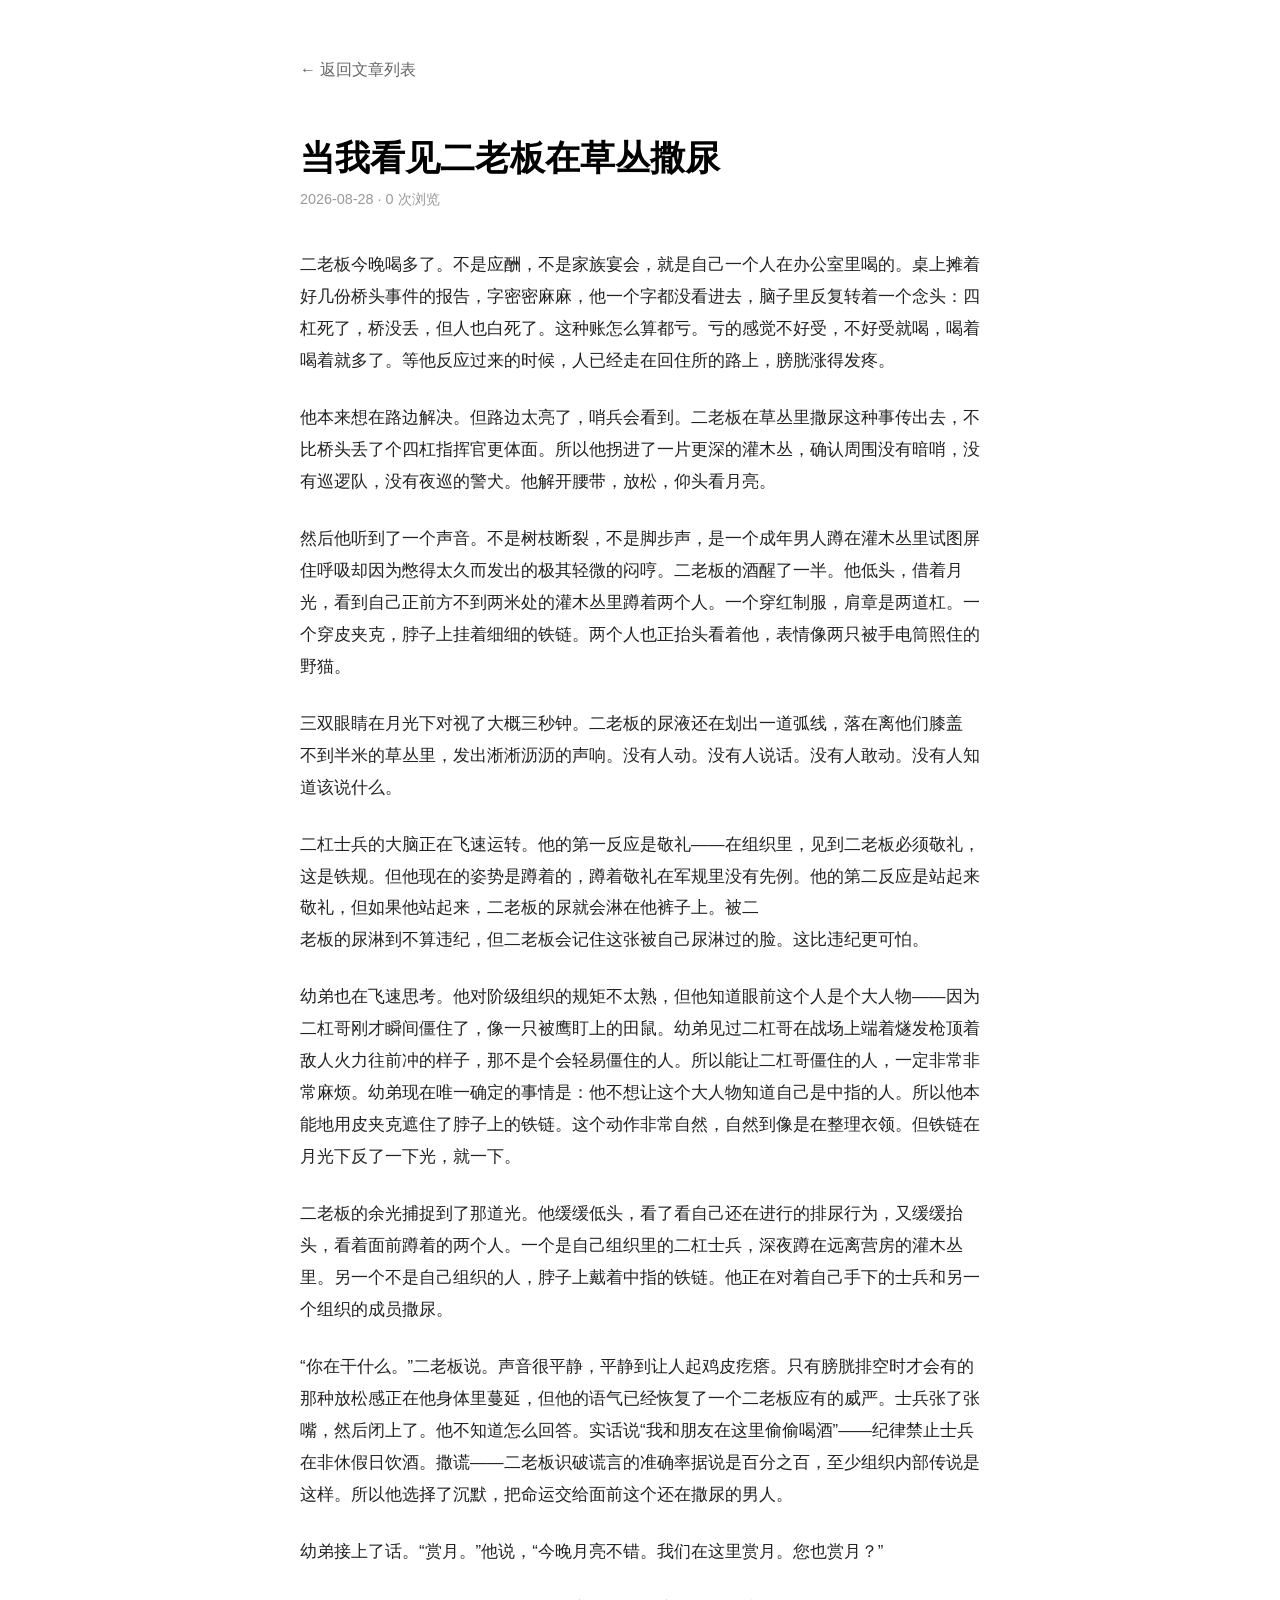
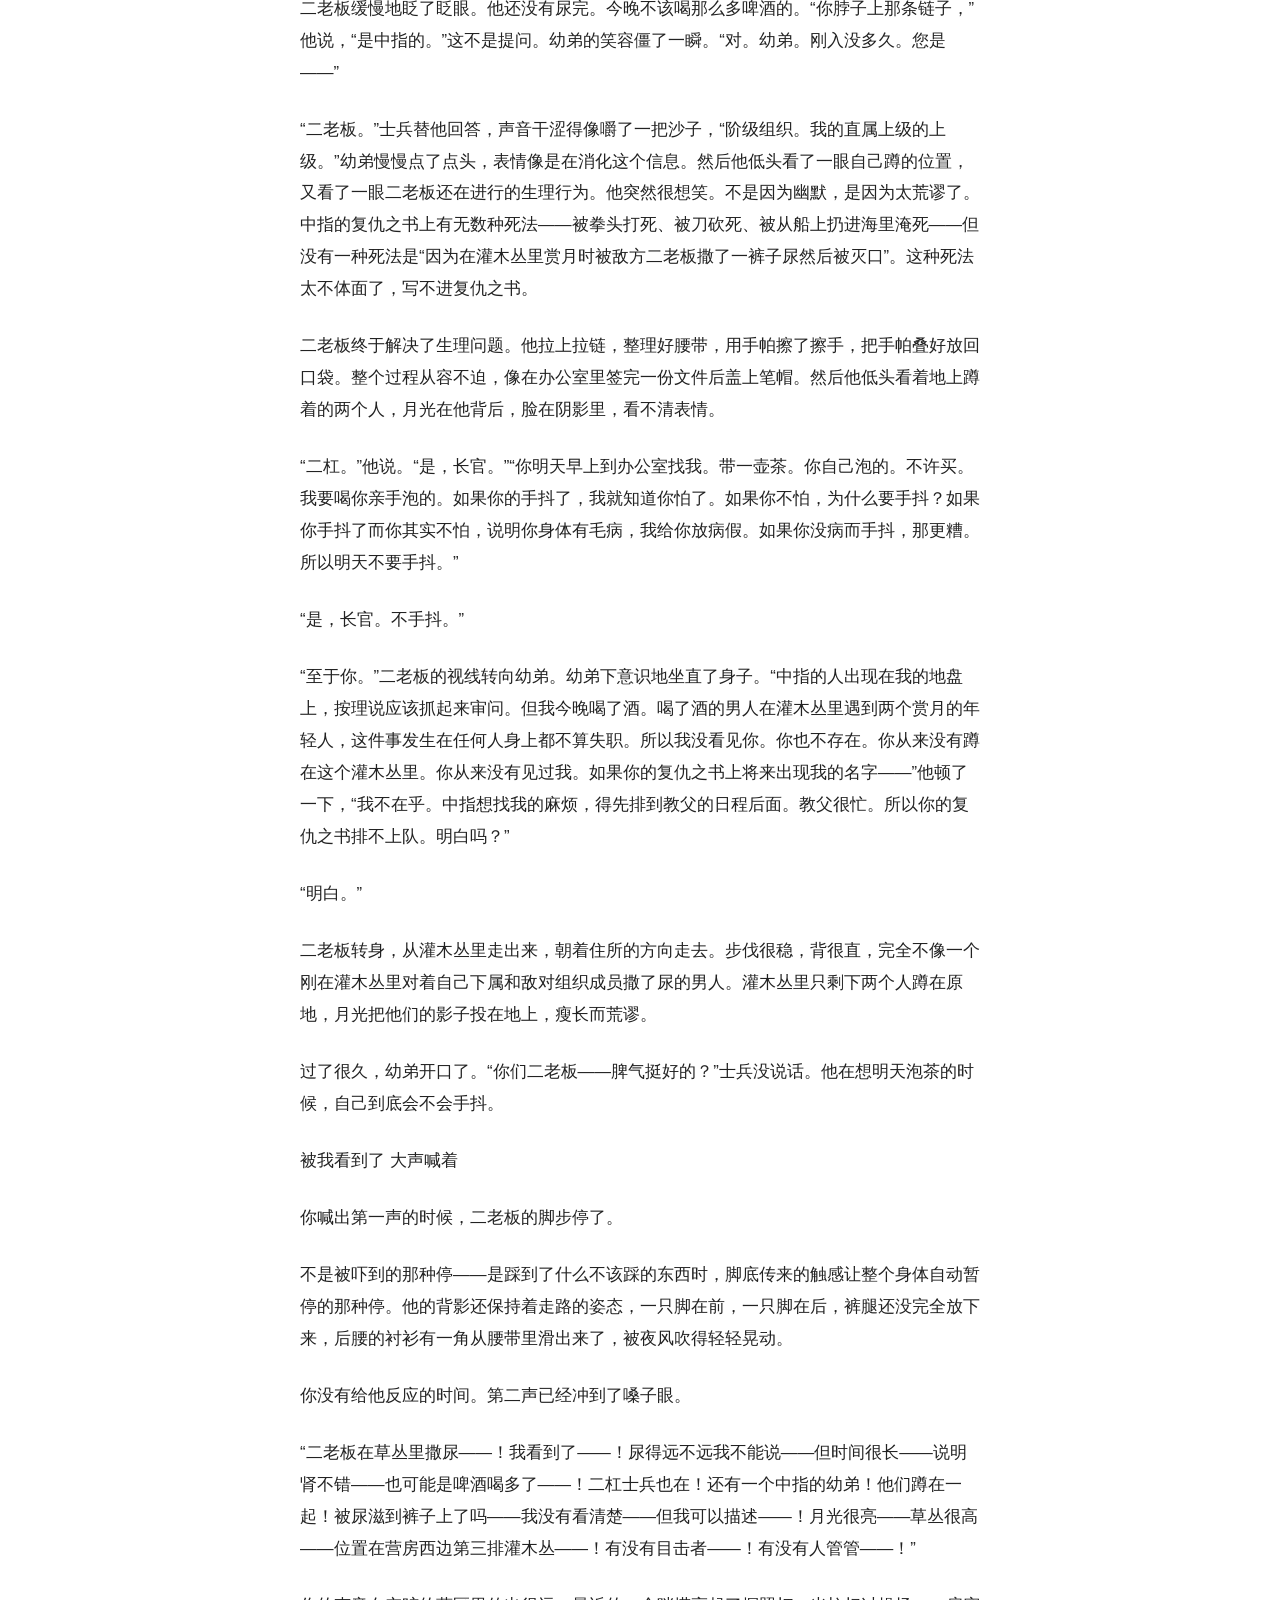
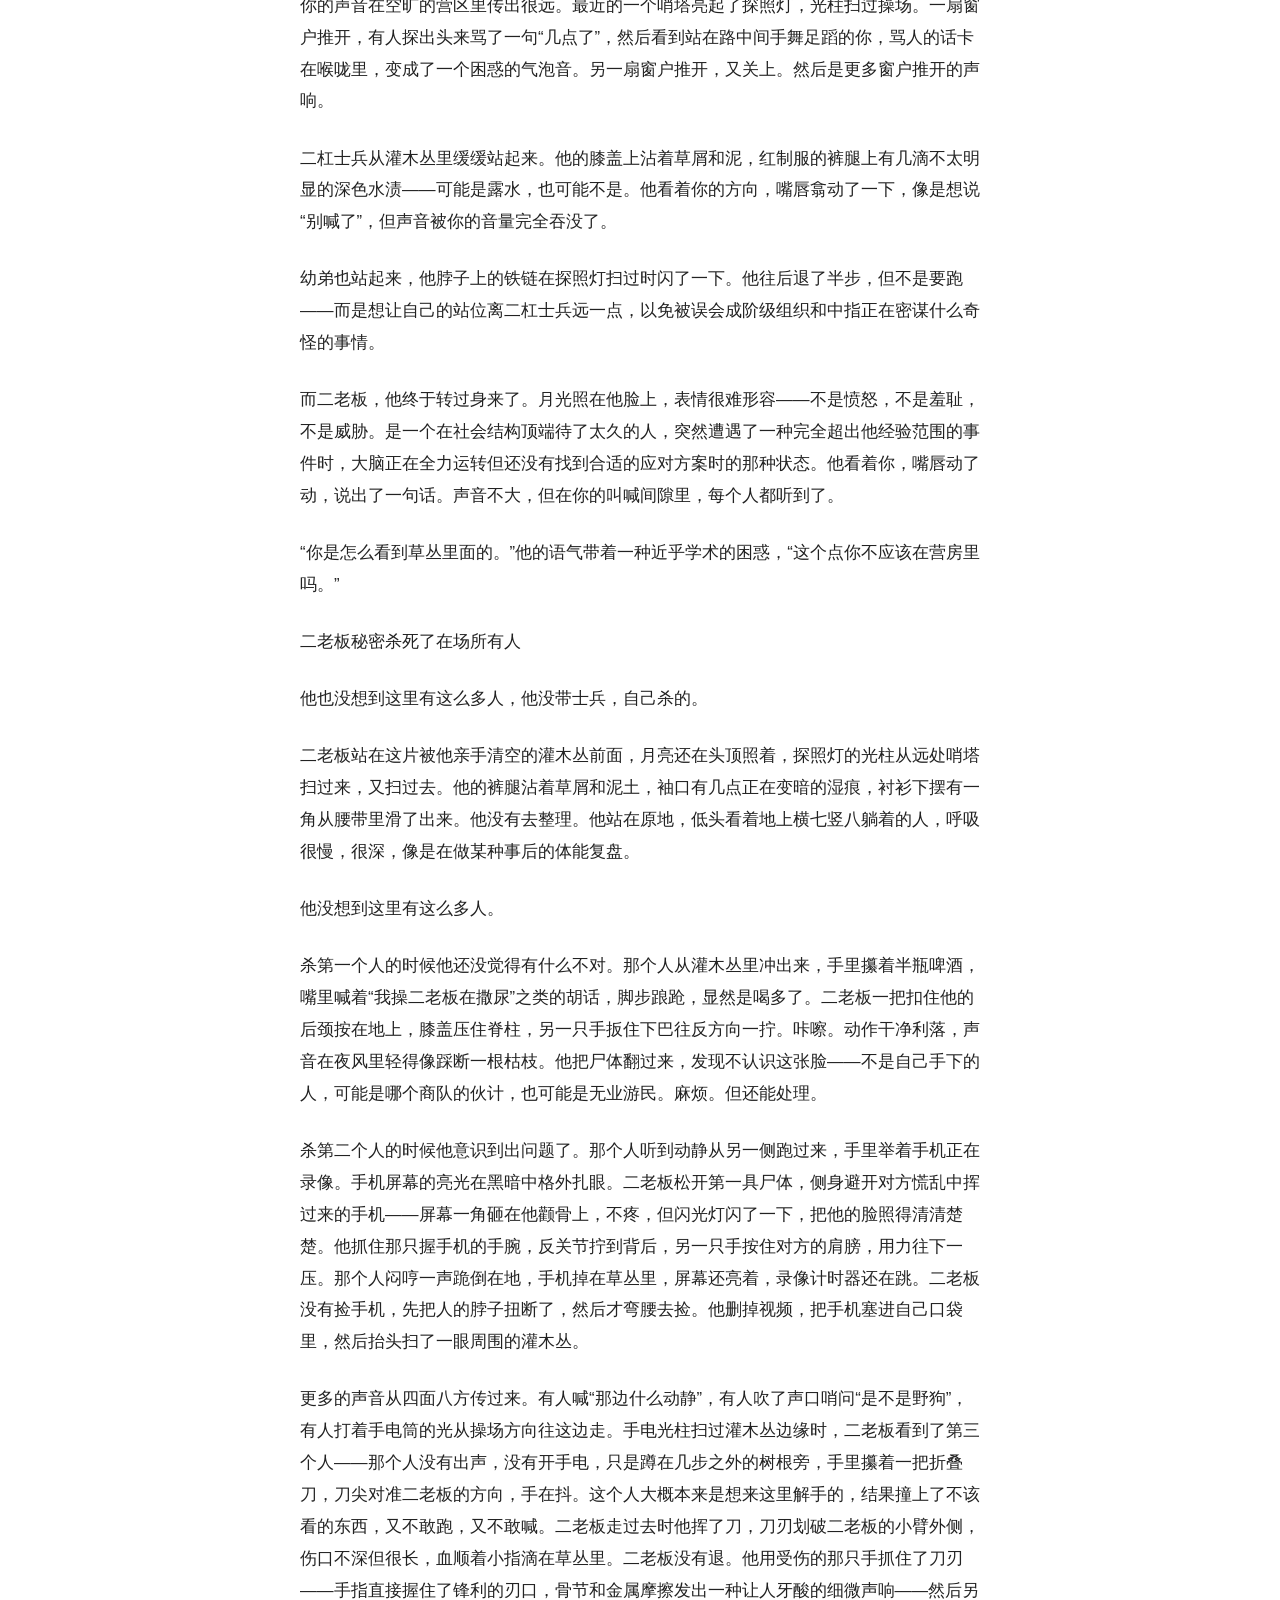
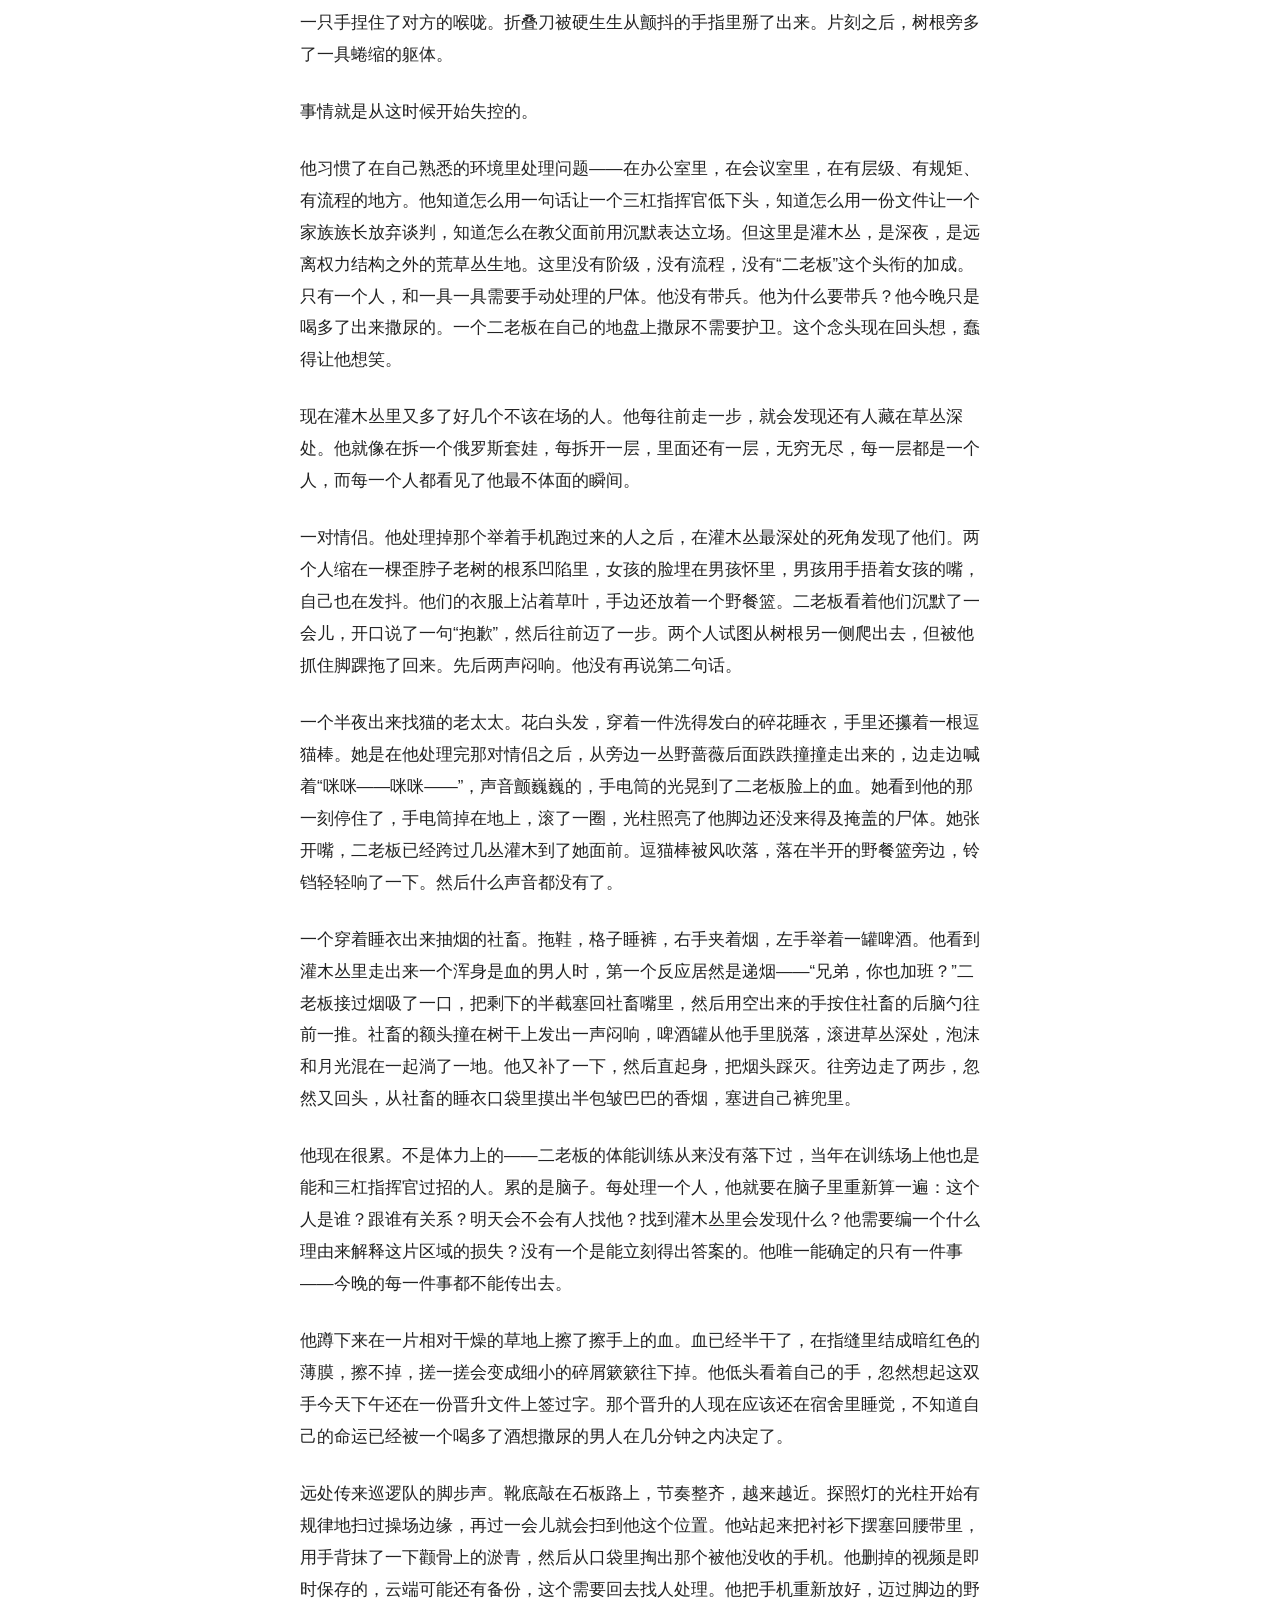
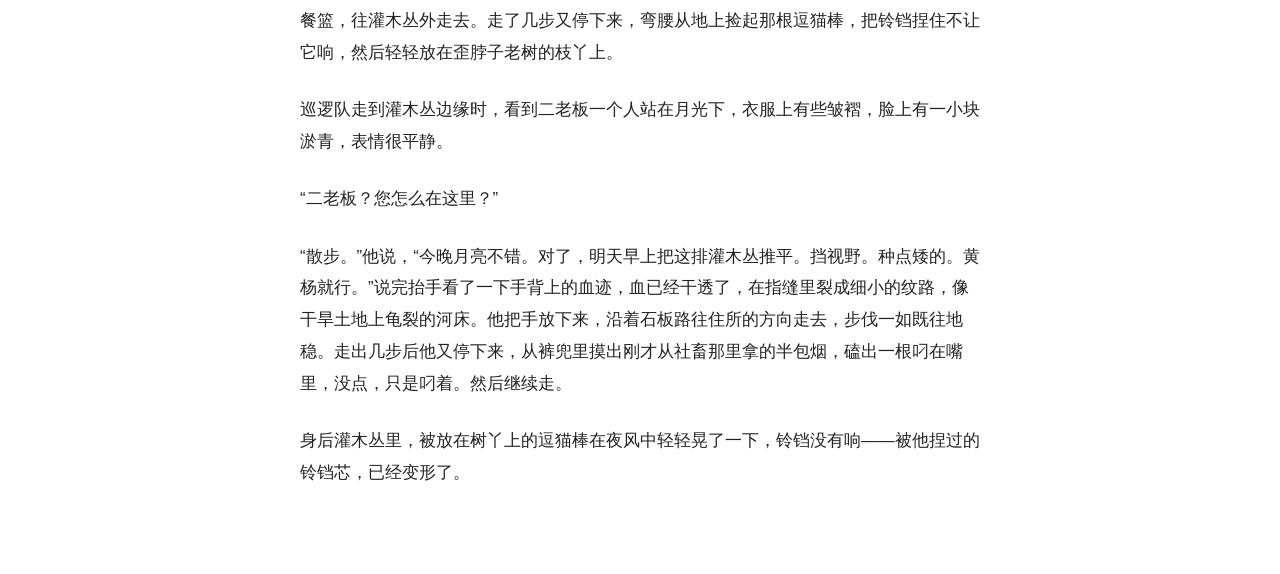
==== article-1.html @ 7887e5a1 "Auto upload via script" ====
<!DOCTYPE html>
<html lang="zh-CN">
<head>
    <meta charset="UTF-8">
    <meta name="viewport" content="width=device-width, initial-scale=1.0">
    <title>我的第一篇游戏开发日志 - ST</title>
    <style>
        body {
            font-family: -apple-system, BlinkMacSystemFont, "Segoe UI", "PingFang SC", "Hiragino Sans GB", "Microsoft YaHei", sans-serif;
            margin: 0;
            padding: 60px 40px;
            background-color: #ffffff;
            color: #000000;
        }
        .container {
            max-width: 680px;
            margin: 0 auto;
            text-align: left;
        }
        .back-link {
            display: inline-block;
            font-size: 1em;
            color: #000;
            text-decoration: none;
            margin-bottom: 30px;
            opacity: 0.6;
        }
        .back-link:hover {
            opacity: 1;
        }
        h1 {
            font-size: 2.2em;
            font-weight: 700;
            margin-bottom: 10px;
            line-height: 1.3;
        }
        .article-meta {
            font-size: 0.9em;
            color: #999;
            margin-bottom: 40px;
        }
        .article-content {
            font-size: 1.05em;
            line-height: 1.9;
            color: #222;
        }
        .article-content p {
            margin-bottom: 1.5em;
        }
        .article-content h2 {
            font-size: 1.4em;
            margin-top: 2em;
            margin-bottom: 0.8em;
        }
        .article-content img {
            max-width: 100%;
            border-radius: 4px;
        }
    </style>
</head>
<body>
    <div class="container">
        <a class="back-link" href="articles.html">← 返回文章列表</a>

        <h1>当我看见二老板在草丛撒尿</h1>
        <div class="article-meta">
            2026-08-28 · <span id="view-count">--</span> 次浏览
        </div>

        <div class="article-content">
            <!-- ============ 文章正文从这里开始 ============ -->
            <p>二老板今晚喝多了。不是应酬，不是家族宴会，就是自己一个人在办公室里喝的。桌上摊着好几份桥头事件的报告，字密密麻麻，他一个字都没看进去，脑子里反复转着一个念头：四杠死了，桥没丢，但人也白死了。这种账怎么算都亏。亏的感觉不好受，不好受就喝，喝着喝着就多了。等他反应过来的时候，人已经走在回住所的路上，膀胱涨得发疼。</p>

<p>他本来想在路边解决。但路边太亮了，哨兵会看到。二老板在草丛里撒尿这种事传出去，不比桥头丢了个四杠指挥官更体面。所以他拐进了一片更深的灌木丛，确认周围没有暗哨，没有巡逻队，没有夜巡的警犬。他解开腰带，放松，仰头看月亮。</p>

<p>然后他听到了一个声音。不是树枝断裂，不是脚步声，是一个成年男人蹲在灌木丛里试图屏住呼吸却因为憋得太久而发出的极其轻微的闷哼。二老板的酒醒了一半。他低头，借着月光，看到自己正前方不到两米处的灌木丛里蹲着两个人。一个穿红制服，肩章是两道杠。一个穿皮夹克，脖子上挂着细细的铁链。两个人也正抬头看着他，表情像两只被手电筒照住的野猫。</p>

<p>三双眼睛在月光下对视了大概三秒钟。二老板的尿液还在划出一道弧线，落在离他们膝盖<br>不到半米的草丛里，发出淅淅沥沥的声响。没有人动。没有人说话。没有人敢动。没有人知道该说什么。</p>

<p>二杠士兵的大脑正在飞速运转。他的第一反应是敬礼——在组织里，见到二老板必须敬礼，这是铁规。但他现在的姿势是蹲着的，蹲着敬礼在军规里没有先例。他的第二反应是站起来敬礼，但如果他站起来，二老板的尿就会淋在他裤子上。被二<br>老板的尿淋到不算违纪，但二老板会记住这张被自己尿淋过的脸。这比违纪更可怕。</p>

<p>幼弟也在飞速思考。他对阶级组织的规矩不太熟，但他知道眼前这个人是个大人物——因为二杠哥刚才瞬间僵住了，像一只被鹰盯上的田鼠。幼弟见过二杠哥在战场上端着燧发枪顶着敌人火力往前冲的样子，那不是个会轻易僵住的人。所以能让二杠哥僵住的人，一定非常非常麻烦。幼弟现在唯一确定的事情是：他不想让这个大人物知道自己是中指的人。所以他本能地用皮夹克遮住了脖子上的铁链。这个动作非常自然，自然到像是在整理衣领。但铁链在月光下反了一下光，就一下。</p>

<p>二老板的余光捕捉到了那道光。他缓缓低头，看了看自己还在进行的排尿行为，又缓缓抬头，看着面前蹲着的两个人。一个是自己组织里的二杠士兵，深夜蹲在远离营房的灌木丛里。另一个不是自己组织的人，脖子上戴着中指的铁链。他正在对着自己手下的士兵和另一个组织的成员撒尿。</p>

<p>“你在干什么。”二老板说。声音很平静，平静到让人起鸡皮疙瘩。只有膀胱排空时才会有的那种放松感正在他身体里蔓延，但他的语气已经恢复了一个二老板应有的威严。士兵张了张嘴，然后闭上了。他不知道怎么回答。实话说“我和朋友在这里偷偷喝酒”——纪律禁止士兵在非休假日饮酒。撒谎——二老板识破谎言的准确率据说是百分之百，至少组织内部传说是这样。所以他选择了沉默，把命运交给面前这个还在撒尿的男人。</p>

<p>幼弟接上了话。“赏月。”他说，“今晚月亮不错。我们在这里赏月。您也赏月？”</p>

<p>二老板缓慢地眨了眨眼。他还没有尿完。今晚不该喝那么多啤酒的。“你脖子上那条链子，”他说，“是中指的。”这不是提问。幼弟的笑容僵了一瞬。“对。幼弟。刚入没多久。您是——”</p>

<p>“二老板。”士兵替他回答，声音干涩得像嚼了一把沙子，“阶级组织。我的直属上级的上级。”幼弟慢慢点了点头，表情像是在消化这个信息。然后他低头看了一眼自己蹲的位置，又看了一眼二老板还在进行的生理行为。他突然很想笑。不是因为幽默，是因为太荒谬了。中指的复仇之书上有无数种死法——被拳头打死、被刀砍死、被从船上扔进海里淹死——但没有一种死法是“因为在灌木丛里赏月时被敌方二老板撒了一裤子尿然后被灭口”。这种死法太不体面了，写不进复仇之书。</p>

<p>二老板终于解决了生理问题。他拉上拉链，整理好腰带，用手帕擦了擦手，把手帕叠好放回口袋。整个过程从容不迫，像在办公室里签完一份文件后盖上笔帽。然后他低头看着地上蹲着的两个人，月光在他背后，脸在阴影里，看不清表情。</p>

<p>“二杠。”他说。“是，长官。”“你明天早上到办公室找我。带一壶茶。你自己泡的。不许买。我要喝你亲手泡的。如果你的手抖了，我就知道你怕了。如果你不怕，为什么要手抖？如果你手抖了而你其实不怕，说明你身体有毛病，我给你放病假。如果你没病而手抖，那更糟。所以明天不要手抖。”</p>

<p>“是，长官。不手抖。”</p>

<p>“至于你。”二老板的视线转向幼弟。幼弟下意识地坐直了身子。“中指的人出现在我的地盘上，按理说应该抓起来审问。但我今晚喝了酒。喝了酒的男人在灌木丛里遇到两个赏月的年轻人，这件事发生在任何人身上都不算失职。所以我没看见你。你也不存在。你从来没有蹲在这个灌木丛里。你从来没有见过我。如果你的复仇之书上将来出现我的名字——”他顿了一下，“我不在乎。中指想找我的麻烦，得先排到教父的日程后面。教父很忙。所以你的复仇之书排不上队。明白吗？”</p>

<p>“明白。”</p>

<p>二老板转身，从灌木丛里走出来，朝着住所的方向走去。步伐很稳，背很直，完全不像一个刚在灌木丛里对着自己下属和敌对组织成员撒了尿的男人。灌木丛里只剩下两个人蹲在原地，月光把他们的影子投在地上，瘦长而荒谬。</p>

<p>过了很久，幼弟开口了。“你们二老板——脾气挺好的？”士兵没说话。他在想明天泡茶的时候，自己到底会不会手抖。</p>

<p>被我看到了 大声喊着</p>

<p>你喊出第一声的时候，二老板的脚步停了。</p>

<p>不是被吓到的那种停——是踩到了什么不该踩的东西时，脚底传来的触感让整个身体自动暂停的那种停。他的背影还保持着走路的姿态，一只脚在前，一只脚在后，裤腿还没完全放下来，后腰的衬衫有一角从腰带里滑出来了，被夜风吹得轻轻晃动。</p>

<p>你没有给他反应的时间。第二声已经冲到了嗓子眼。</p>

<p>“二老板在草丛里撒尿——！我看到了——！尿得远不远我不能说——但时间很长——说明肾不错——也可能是啤酒喝多了——！二杠士兵也在！还有一个中指的幼弟！他们蹲在一起！被尿滋到裤子上了吗——我没有看清楚——但我可以描述——！月光很亮——草丛很高——位置在营房西边第三排灌木丛——！有没有目击者——！有没有人管管——！”</p>

<p>你的声音在空旷的营区里传出很远。最近的一个哨塔亮起了探照灯，光柱扫过操场。一扇窗户推开，有人探出头来骂了一句“几点了”，然后看到站在路中间手舞足蹈的你，骂人的话卡在喉咙里，变成了一个困惑的气泡音。另一扇窗户推开，又关上。然后是更多窗户推开的声响。</p>

<p>二杠士兵从灌木丛里缓缓站起来。他的膝盖上沾着草屑和泥，红制服的裤腿上有几滴不太明显的深色水渍——可能是露水，也可能不是。他看着你的方向，嘴唇翕动了一下，像是想说“别喊了”，但声音被你的音量完全吞没了。</p>

<p>幼弟也站起来，他脖子上的铁链在探照灯扫过时闪了一下。他往后退了半步，但不是要跑——而是想让自己的站位离二杠士兵远一点，以免被误会成阶级组织和中指正在密谋什么奇怪的事情。</p>

<p>而二老板，他终于转过身来了。月光照在他脸上，表情很难形容——不是愤怒，不是羞耻，不是威胁。是一个在社会结构顶端待了太久的人，突然遭遇了一种完全超出他经验范围的事件时，大脑正在全力运转但还没有找到合适的应对方案时的那种状态。他看着你，嘴唇动了动，说出了一句话。声音不大，但在你的叫喊间隙里，每个人都听到了。</p>

<p>“你是怎么看到草丛里面的。”他的语气带着一种近乎学术的困惑，“这个点你不应该在营房里吗。”</p>

<p>二老板秘密杀死了在场所有人</p>

<p>他也没想到这里有这么多人，他没带士兵，自己杀的。</p>

<p>二老板站在这片被他亲手清空的灌木丛前面，月亮还在头顶照着，探照灯的光柱从远处哨塔扫过来，又扫过去。他的裤腿沾着草屑和泥土，袖口有几点正在变暗的湿痕，衬衫下摆有一角从腰带里滑了出来。他没有去整理。他站在原地，低头看着地上横七竖八躺着的人，呼吸很慢，很深，像是在做某种事后的体能复盘。</p>

<p>他没想到这里有这么多人。</p>

<p>杀第一个人的时候他还没觉得有什么不对。那个人从灌木丛里冲出来，手里攥着半瓶啤酒，嘴里喊着“我操二老板在撒尿”之类的胡话，脚步踉跄，显然是喝多了。二老板一把扣住他的后颈按在地上，膝盖压住脊柱，另一只手扳住下巴往反方向一拧。咔嚓。动作干净利落，声音在夜风里轻得像踩断一根枯枝。他把尸体翻过来，发现不认识这张脸——不是自己手下的人，可能是哪个商队的伙计，也可能是无业游民。麻烦。但还能处理。</p>

<p>杀第二个人的时候他意识到出问题了。那个人听到动静从另一侧跑过来，手里举着手机正在录像。手机屏幕的亮光在黑暗中格外扎眼。二老板松开第一具尸体，侧身避开对方慌乱中挥过来的手机——屏幕一角砸在他颧骨上，不疼，但闪光灯闪了一下，把他的脸照得清清楚楚。他抓住那只握手机的手腕，反关节拧到背后，另一只手按住对方的肩膀，用力往下一压。那个人闷哼一声跪倒在地，手机掉在草丛里，屏幕还亮着，录像计时器还在跳。二老板没有捡手机，先把人的脖子扭断了，然后才弯腰去捡。他删掉视频，把手机塞进自己口袋里，然后抬头扫了一眼周围的灌木丛。</p>

<p>更多的声音从四面八方传过来。有人喊“那边什么动静”，有人吹了声口哨问“是不是野狗”，有人打着手电筒的光从操场方向往这边走。手电光柱扫过灌木丛边缘时，二老板看到了第三个人——那个人没有出声，没有开手电，只是蹲在几步之外的树根旁，手里攥着一把折叠刀，刀尖对准二老板的方向，手在抖。这个人大概本来是想来这里解手的，结果撞上了不该看的东西，又不敢跑，又不敢喊。二老板走过去时他挥了刀，刀刃划破二老板的小臂外侧，伤口不深但很长，血顺着小指滴在草丛里。二老板没有退。他用受伤的那只手抓住了刀刃——手指直接握住了锋利的刃口，骨节和金属摩擦发出一种让人牙酸的细微声响——然后另一只手捏住了对方的喉咙。折叠刀被硬生生从颤抖的手指里掰了出来。片刻之后，树根旁多了一具蜷缩的躯体。</p>

<p>事情就是从这时候开始失控的。</p>

<p>他习惯了在自己熟悉的环境里处理问题——在办公室里，在会议室里，在有层级、有规矩、有流程的地方。他知道怎么用一句话让一个三杠指挥官低下头，知道怎么用一份文件让一个家族族长放弃谈判，知道怎么在教父面前用沉默表达立场。但这里是灌木丛，是深夜，是远离权力结构之外的荒草丛生地。这里没有阶级，没有流程，没有“二老板”这个头衔的加成。只有一个人，和一具一具需要手动处理的尸体。他没有带兵。他为什么要带兵？他今晚只是喝多了出来撒尿的。一个二老板在自己的地盘上撒尿不需要护卫。这个念头现在回头想，蠢得让他想笑。</p>

<p>现在灌木丛里又多了好几个不该在场的人。他每往前走一步，就会发现还有人藏在草丛深处。他就像在拆一个俄罗斯套娃，每拆开一层，里面还有一层，无穷无尽，每一层都是一个人，而每一个人都看见了他最不体面的瞬间。</p>

<p>一对情侣。他处理掉那个举着手机跑过来的人之后，在灌木丛最深处的死角发现了他们。两个人缩在一棵歪脖子老树的根系凹陷里，女孩的脸埋在男孩怀里，男孩用手捂着女孩的嘴，自己也在发抖。他们的衣服上沾着草叶，手边还放着一个野餐篮。二老板看着他们沉默了一会儿，开口说了一句“抱歉”，然后往前迈了一步。两个人试图从树根另一侧爬出去，但被他抓住脚踝拖了回来。先后两声闷响。他没有再说第二句话。</p>

<p>一个半夜出来找猫的老太太。花白头发，穿着一件洗得发白的碎花睡衣，手里还攥着一根逗猫棒。她是在他处理完那对情侣之后，从旁边一丛野蔷薇后面跌跌撞撞走出来的，边走边喊着“咪咪——咪咪——”，声音颤巍巍的，手电筒的光晃到了二老板脸上的血。她看到他的那一刻停住了，手电筒掉在地上，滚了一圈，光柱照亮了他脚边还没来得及掩盖的尸体。她张开嘴，二老板已经跨过几丛灌木到了她面前。逗猫棒被风吹落，落在半开的野餐篮旁边，铃铛轻轻响了一下。然后什么声音都没有了。</p>

<p>一个穿着睡衣出来抽烟的社畜。拖鞋，格子睡裤，右手夹着烟，左手举着一罐啤酒。他看到灌木丛里走出来一个浑身是血的男人时，第一个反应居然是递烟——“兄弟，你也加班？”二老板接过烟吸了一口，把剩下的半截塞回社畜嘴里，然后用空出来的手按住社畜的后脑勺往前一推。社畜的额头撞在树干上发出一声闷响，啤酒罐从他手里脱落，滚进草丛深处，泡沫和月光混在一起淌了一地。他又补了一下，然后直起身，把烟头踩灭。往旁边走了两步，忽然又回头，从社畜的睡衣口袋里摸出半包皱巴巴的香烟，塞进自己裤兜里。</p>

<p>他现在很累。不是体力上的——二老板的体能训练从来没有落下过，当年在训练场上他也是能和三杠指挥官过招的人。累的是脑子。每处理一个人，他就要在脑子里重新算一遍：这个人是谁？跟谁有关系？明天会不会有人找他？找到灌木丛里会发现什么？他需要编一个什么理由来解释这片区域的损失？没有一个是能立刻得出答案的。他唯一能确定的只有一件事——今晚的每一件事都不能传出去。</p>

<p>他蹲下来在一片相对干燥的草地上擦了擦手上的血。血已经半干了，在指缝里结成暗红色的薄膜，擦不掉，搓一搓会变成细小的碎屑簌簌往下掉。他低头看着自己的手，忽然想起这双手今天下午还在一份晋升文件上签过字。那个晋升的人现在应该还在宿舍里睡觉，不知道自己的命运已经被一个喝多了酒想撒尿的男人在几分钟之内决定了。</p>

<p>远处传来巡逻队的脚步声。靴底敲在石板路上，节奏整齐，越来越近。探照灯的光柱开始有规律地扫过操场边缘，再过一会儿就会扫到他这个位置。他站起来把衬衫下摆塞回腰带里，用手背抹了一下颧骨上的淤青，然后从口袋里掏出那个被他没收的手机。他删掉的视频是即时保存的，云端可能还有备份，这个需要回去找人处理。他把手机重新放好，迈过脚边的野餐篮，往灌木丛外走去。走了几步又停下来，弯腰从地上捡起那根逗猫棒，把铃铛捏住不让它响，然后轻轻放在歪脖子老树的枝丫上。</p>

<p>巡逻队走到灌木丛边缘时，看到二老板一个人站在月光下，衣服上有些皱褶，脸上有一小块淤青，表情很平静。</p>

<p>“二老板？您怎么在这里？”</p>

<p>“散步。”他说，“今晚月亮不错。对了，明天早上把这排灌木丛推平。挡视野。种点矮的。黄杨就行。”说完抬手看了一下手背上的血迹，血已经干透了，在指缝里裂成细小的纹路，像干旱土地上龟裂的河床。他把手放下来，沿着石板路往住所的方向走去，步伐一如既往地稳。走出几步后他又停下来，从裤兜里摸出刚才从社畜那里拿的半包烟，磕出一根叼在嘴里，没点，只是叼着。然后继续走。</p>

<p>身后灌木丛里，被放在树丫上的逗猫棒在夜风中轻轻晃了一下，铃铛没有响——被他捏过的铃铛芯，已经变形了。</p>
            <!-- ============ 文章正文到这里结束 ============ -->
        </div>
    </div>

    <script>
        // 页面加载时自动增加浏览量并显示
        fetch('https://api.countapi.xyz/hit/veeminl/article-1')
            .then(res => res.json())
            .then(data => {
                document.getElementById('view-count').textContent = data.value;
            })
            .catch(() => {
                document.getElementById('view-count').textContent = '0';
            });
    </script>
</body>
</html>
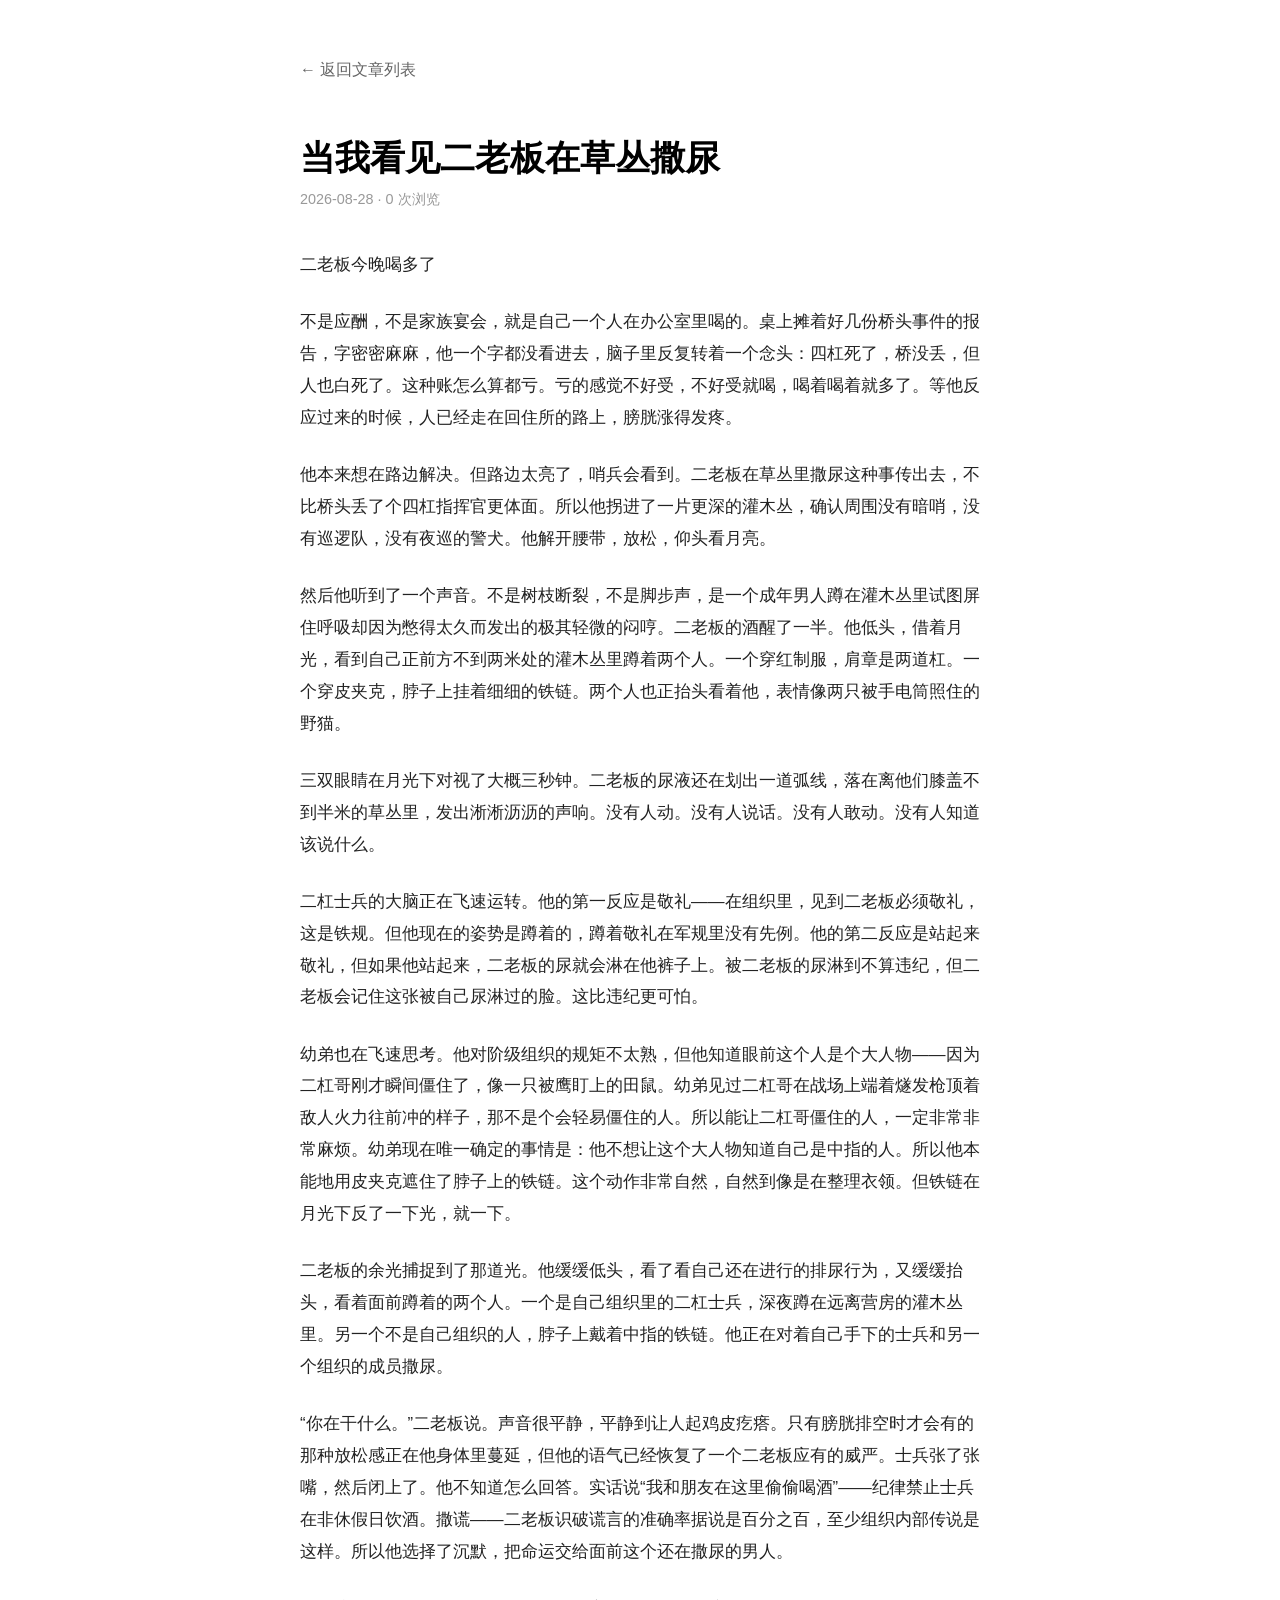
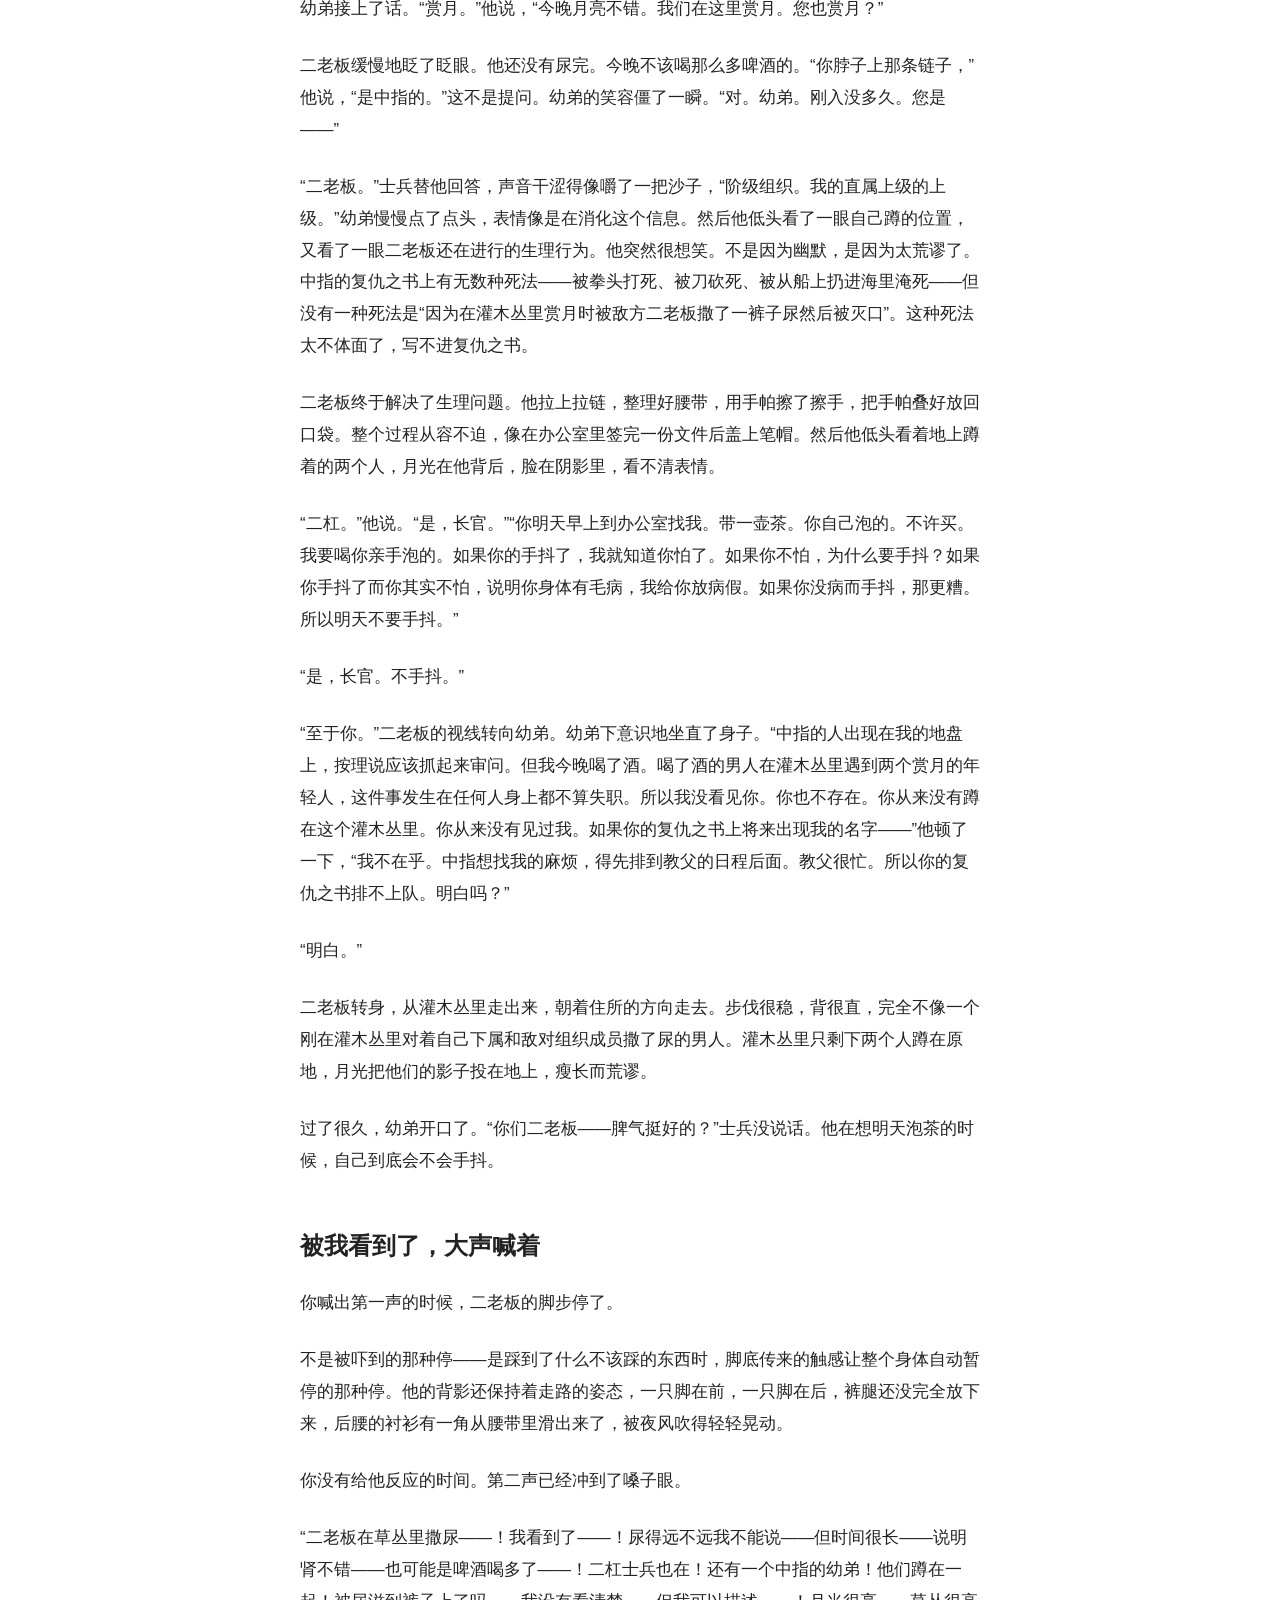
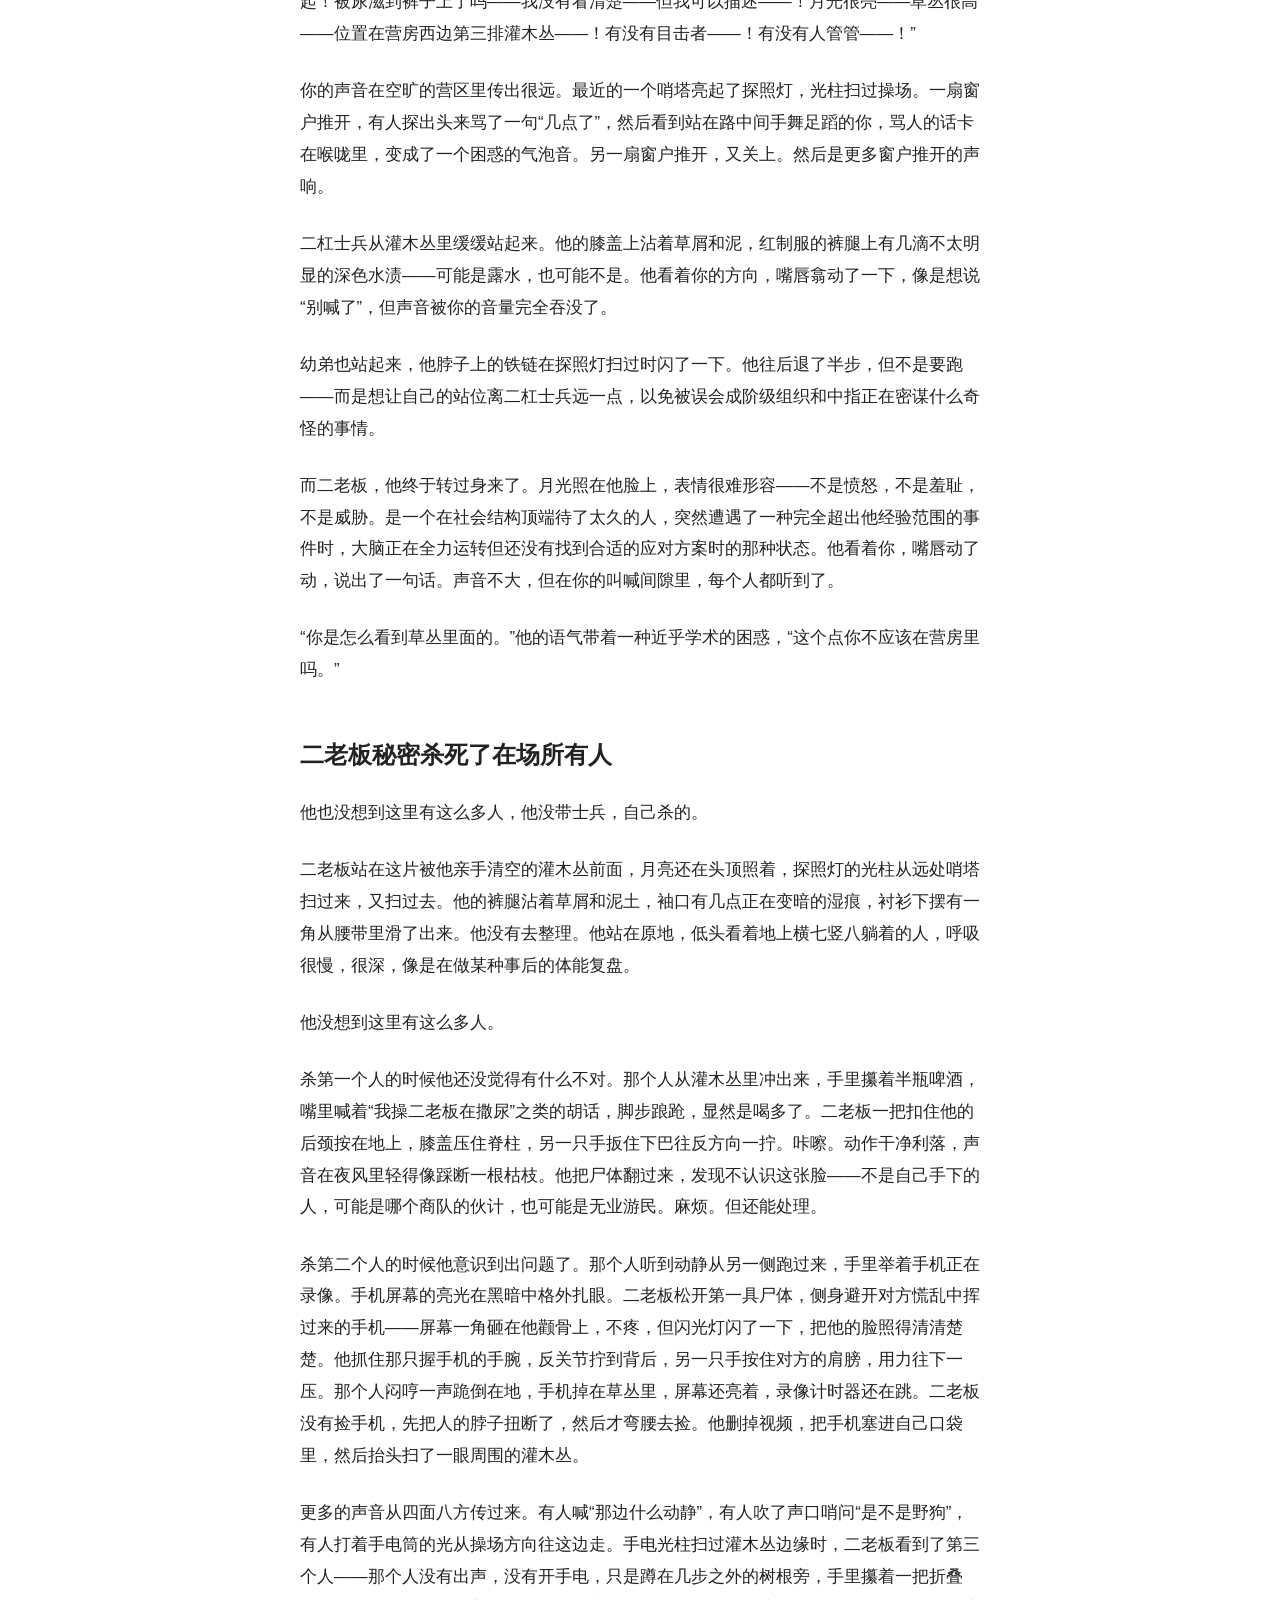
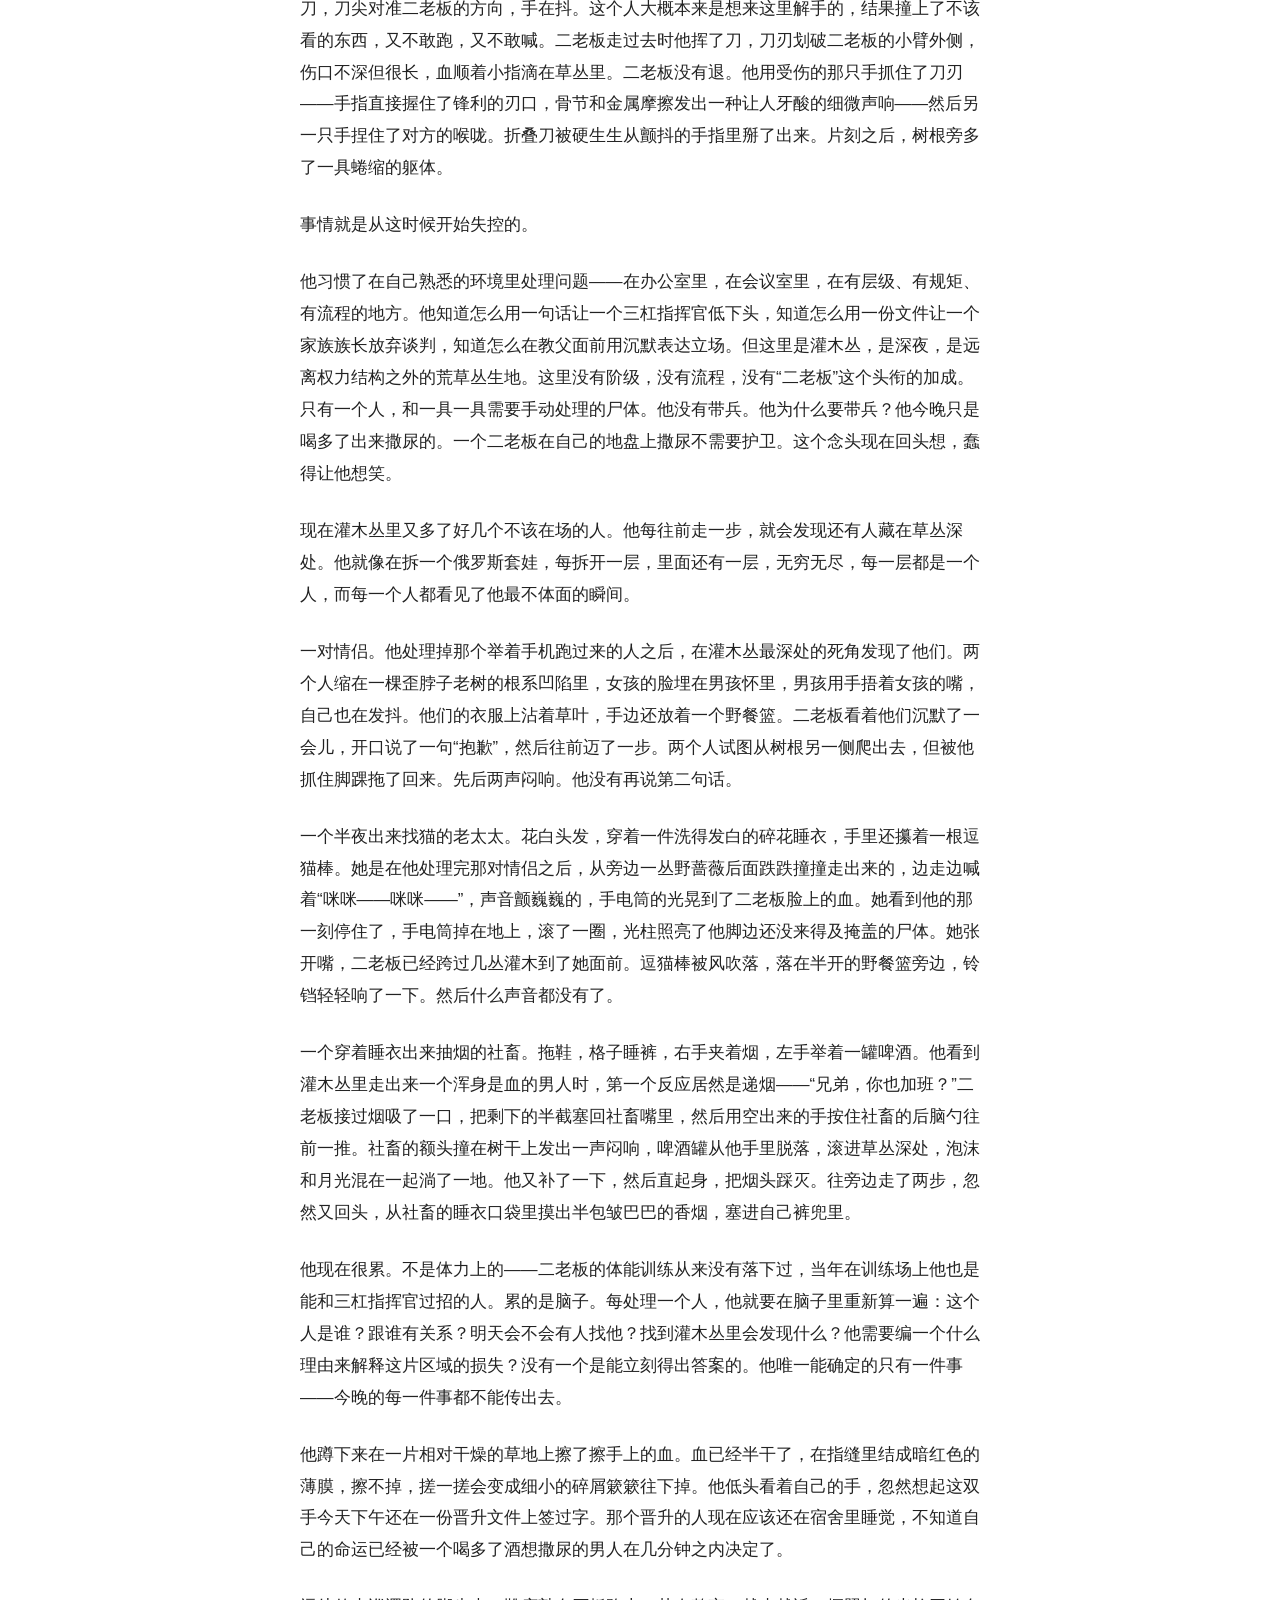
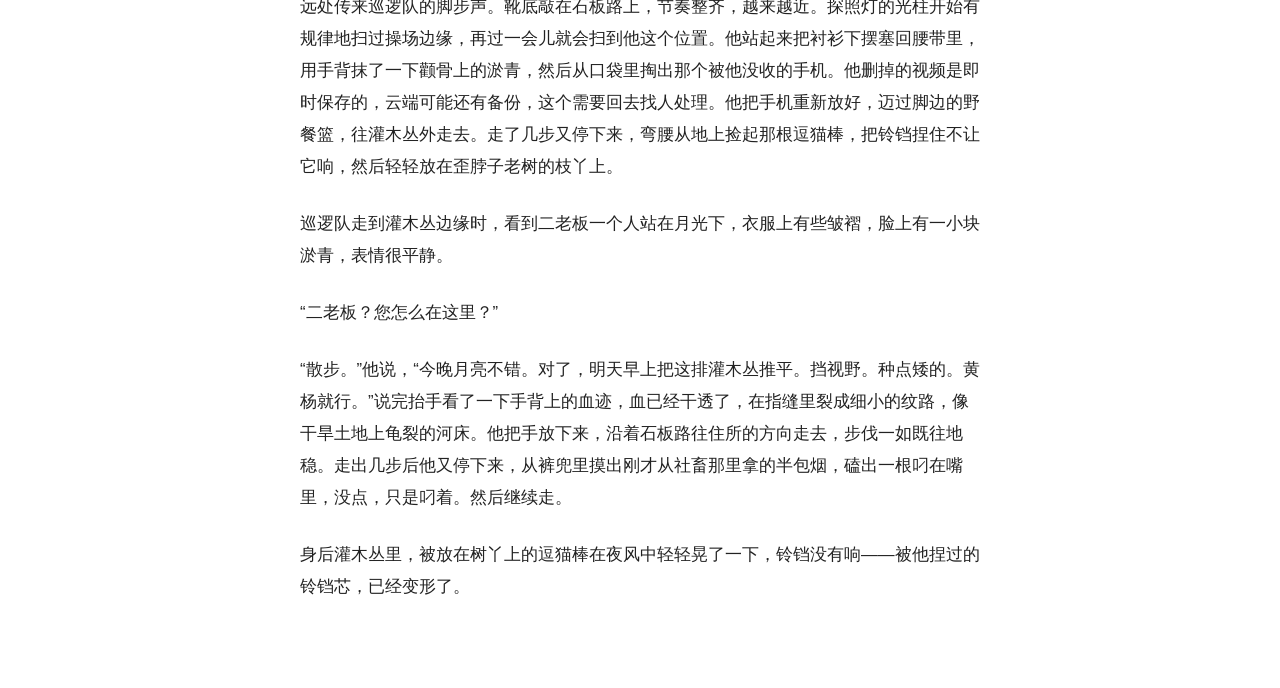
==== commit a5db7492: "Auto upload via script" ====
--- a/article-1.html
+++ b/article-1.html
@@ -69,100 +69,54 @@
 
         <div class="article-content">
             <!-- ============ 文章正文从这里开始 ============ -->
-            <p>二老板今晚喝多了。不是应酬，不是家族宴会，就是自己一个人在办公室里喝的。桌上摊着好几份桥头事件的报告，字密密麻麻，他一个字都没看进去，脑子里反复转着一个念头：四杠死了，桥没丢，但人也白死了。这种账怎么算都亏。亏的感觉不好受，不好受就喝，喝着喝着就多了。等他反应过来的时候，人已经走在回住所的路上，膀胱涨得发疼。</p>
-
+            <p>二老板今晚喝多了</p>
+<p>不是应酬，不是家族宴会，就是自己一个人在办公室里喝的。桌上摊着好几份桥头事件的报告，字密密麻麻，他一个字都没看进去，脑子里反复转着一个念头：四杠死了，桥没丢，但人也白死了。这种账怎么算都亏。亏的感觉不好受，不好受就喝，喝着喝着就多了。等他反应过来的时候，人已经走在回住所的路上，膀胱涨得发疼。</p>
 <p>他本来想在路边解决。但路边太亮了，哨兵会看到。二老板在草丛里撒尿这种事传出去，不比桥头丢了个四杠指挥官更体面。所以他拐进了一片更深的灌木丛，确认周围没有暗哨，没有巡逻队，没有夜巡的警犬。他解开腰带，放松，仰头看月亮。</p>
-
 <p>然后他听到了一个声音。不是树枝断裂，不是脚步声，是一个成年男人蹲在灌木丛里试图屏住呼吸却因为憋得太久而发出的极其轻微的闷哼。二老板的酒醒了一半。他低头，借着月光，看到自己正前方不到两米处的灌木丛里蹲着两个人。一个穿红制服，肩章是两道杠。一个穿皮夹克，脖子上挂着细细的铁链。两个人也正抬头看着他，表情像两只被手电筒照住的野猫。</p>
-
-<p>三双眼睛在月光下对视了大概三秒钟。二老板的尿液还在划出一道弧线，落在离他们膝盖<br>不到半米的草丛里，发出淅淅沥沥的声响。没有人动。没有人说话。没有人敢动。没有人知道该说什么。</p>
-
-<p>二杠士兵的大脑正在飞速运转。他的第一反应是敬礼——在组织里，见到二老板必须敬礼，这是铁规。但他现在的姿势是蹲着的，蹲着敬礼在军规里没有先例。他的第二反应是站起来敬礼，但如果他站起来，二老板的尿就会淋在他裤子上。被二<br>老板的尿淋到不算违纪，但二老板会记住这张被自己尿淋过的脸。这比违纪更可怕。</p>
-
+<p>三双眼睛在月光下对视了大概三秒钟。二老板的尿液还在划出一道弧线，落在离他们膝盖不到半米的草丛里，发出淅淅沥沥的声响。没有人动。没有人说话。没有人敢动。没有人知道该说什么。</p>
+<p>二杠士兵的大脑正在飞速运转。他的第一反应是敬礼——在组织里，见到二老板必须敬礼，这是铁规。但他现在的姿势是蹲着的，蹲着敬礼在军规里没有先例。他的第二反应是站起来敬礼，但如果他站起来，二老板的尿就会淋在他裤子上。被二老板的尿淋到不算违纪，但二老板会记住这张被自己尿淋过的脸。这比违纪更可怕。</p>
 <p>幼弟也在飞速思考。他对阶级组织的规矩不太熟，但他知道眼前这个人是个大人物——因为二杠哥刚才瞬间僵住了，像一只被鹰盯上的田鼠。幼弟见过二杠哥在战场上端着燧发枪顶着敌人火力往前冲的样子，那不是个会轻易僵住的人。所以能让二杠哥僵住的人，一定非常非常麻烦。幼弟现在唯一确定的事情是：他不想让这个大人物知道自己是中指的人。所以他本能地用皮夹克遮住了脖子上的铁链。这个动作非常自然，自然到像是在整理衣领。但铁链在月光下反了一下光，就一下。</p>
-
 <p>二老板的余光捕捉到了那道光。他缓缓低头，看了看自己还在进行的排尿行为，又缓缓抬头，看着面前蹲着的两个人。一个是自己组织里的二杠士兵，深夜蹲在远离营房的灌木丛里。另一个不是自己组织的人，脖子上戴着中指的铁链。他正在对着自己手下的士兵和另一个组织的成员撒尿。</p>
-
 <p>“你在干什么。”二老板说。声音很平静，平静到让人起鸡皮疙瘩。只有膀胱排空时才会有的那种放松感正在他身体里蔓延，但他的语气已经恢复了一个二老板应有的威严。士兵张了张嘴，然后闭上了。他不知道怎么回答。实话说“我和朋友在这里偷偷喝酒”——纪律禁止士兵在非休假日饮酒。撒谎——二老板识破谎言的准确率据说是百分之百，至少组织内部传说是这样。所以他选择了沉默，把命运交给面前这个还在撒尿的男人。</p>
-
 <p>幼弟接上了话。“赏月。”他说，“今晚月亮不错。我们在这里赏月。您也赏月？”</p>
-
 <p>二老板缓慢地眨了眨眼。他还没有尿完。今晚不该喝那么多啤酒的。“你脖子上那条链子，”他说，“是中指的。”这不是提问。幼弟的笑容僵了一瞬。“对。幼弟。刚入没多久。您是——”</p>
-
 <p>“二老板。”士兵替他回答，声音干涩得像嚼了一把沙子，“阶级组织。我的直属上级的上级。”幼弟慢慢点了点头，表情像是在消化这个信息。然后他低头看了一眼自己蹲的位置，又看了一眼二老板还在进行的生理行为。他突然很想笑。不是因为幽默，是因为太荒谬了。中指的复仇之书上有无数种死法——被拳头打死、被刀砍死、被从船上扔进海里淹死——但没有一种死法是“因为在灌木丛里赏月时被敌方二老板撒了一裤子尿然后被灭口”。这种死法太不体面了，写不进复仇之书。</p>
-
 <p>二老板终于解决了生理问题。他拉上拉链，整理好腰带，用手帕擦了擦手，把手帕叠好放回口袋。整个过程从容不迫，像在办公室里签完一份文件后盖上笔帽。然后他低头看着地上蹲着的两个人，月光在他背后，脸在阴影里，看不清表情。</p>
-
 <p>“二杠。”他说。“是，长官。”“你明天早上到办公室找我。带一壶茶。你自己泡的。不许买。我要喝你亲手泡的。如果你的手抖了，我就知道你怕了。如果你不怕，为什么要手抖？如果你手抖了而你其实不怕，说明你身体有毛病，我给你放病假。如果你没病而手抖，那更糟。所以明天不要手抖。”</p>
-
 <p>“是，长官。不手抖。”</p>
-
 <p>“至于你。”二老板的视线转向幼弟。幼弟下意识地坐直了身子。“中指的人出现在我的地盘上，按理说应该抓起来审问。但我今晚喝了酒。喝了酒的男人在灌木丛里遇到两个赏月的年轻人，这件事发生在任何人身上都不算失职。所以我没看见你。你也不存在。你从来没有蹲在这个灌木丛里。你从来没有见过我。如果你的复仇之书上将来出现我的名字——”他顿了一下，“我不在乎。中指想找我的麻烦，得先排到教父的日程后面。教父很忙。所以你的复仇之书排不上队。明白吗？”</p>
-
 <p>“明白。”</p>
-
 <p>二老板转身，从灌木丛里走出来，朝着住所的方向走去。步伐很稳，背很直，完全不像一个刚在灌木丛里对着自己下属和敌对组织成员撒了尿的男人。灌木丛里只剩下两个人蹲在原地，月光把他们的影子投在地上，瘦长而荒谬。</p>
-
 <p>过了很久，幼弟开口了。“你们二老板——脾气挺好的？”士兵没说话。他在想明天泡茶的时候，自己到底会不会手抖。</p>
-
-<p>被我看到了 大声喊着</p>
-
+<h2 id="_2">被我看到了，大声喊着</h2>
 <p>你喊出第一声的时候，二老板的脚步停了。</p>
-
 <p>不是被吓到的那种停——是踩到了什么不该踩的东西时，脚底传来的触感让整个身体自动暂停的那种停。他的背影还保持着走路的姿态，一只脚在前，一只脚在后，裤腿还没完全放下来，后腰的衬衫有一角从腰带里滑出来了，被夜风吹得轻轻晃动。</p>
-
 <p>你没有给他反应的时间。第二声已经冲到了嗓子眼。</p>
-
 <p>“二老板在草丛里撒尿——！我看到了——！尿得远不远我不能说——但时间很长——说明肾不错——也可能是啤酒喝多了——！二杠士兵也在！还有一个中指的幼弟！他们蹲在一起！被尿滋到裤子上了吗——我没有看清楚——但我可以描述——！月光很亮——草丛很高——位置在营房西边第三排灌木丛——！有没有目击者——！有没有人管管——！”</p>
-
 <p>你的声音在空旷的营区里传出很远。最近的一个哨塔亮起了探照灯，光柱扫过操场。一扇窗户推开，有人探出头来骂了一句“几点了”，然后看到站在路中间手舞足蹈的你，骂人的话卡在喉咙里，变成了一个困惑的气泡音。另一扇窗户推开，又关上。然后是更多窗户推开的声响。</p>
-
 <p>二杠士兵从灌木丛里缓缓站起来。他的膝盖上沾着草屑和泥，红制服的裤腿上有几滴不太明显的深色水渍——可能是露水，也可能不是。他看着你的方向，嘴唇翕动了一下，像是想说“别喊了”，但声音被你的音量完全吞没了。</p>
-
 <p>幼弟也站起来，他脖子上的铁链在探照灯扫过时闪了一下。他往后退了半步，但不是要跑——而是想让自己的站位离二杠士兵远一点，以免被误会成阶级组织和中指正在密谋什么奇怪的事情。</p>
-
 <p>而二老板，他终于转过身来了。月光照在他脸上，表情很难形容——不是愤怒，不是羞耻，不是威胁。是一个在社会结构顶端待了太久的人，突然遭遇了一种完全超出他经验范围的事件时，大脑正在全力运转但还没有找到合适的应对方案时的那种状态。他看着你，嘴唇动了动，说出了一句话。声音不大，但在你的叫喊间隙里，每个人都听到了。</p>
-
 <p>“你是怎么看到草丛里面的。”他的语气带着一种近乎学术的困惑，“这个点你不应该在营房里吗。”</p>
-
-<p>二老板秘密杀死了在场所有人</p>
-
+<h2 id="_3">二老板秘密杀死了在场所有人</h2>
 <p>他也没想到这里有这么多人，他没带士兵，自己杀的。</p>
-
 <p>二老板站在这片被他亲手清空的灌木丛前面，月亮还在头顶照着，探照灯的光柱从远处哨塔扫过来，又扫过去。他的裤腿沾着草屑和泥土，袖口有几点正在变暗的湿痕，衬衫下摆有一角从腰带里滑了出来。他没有去整理。他站在原地，低头看着地上横七竖八躺着的人，呼吸很慢，很深，像是在做某种事后的体能复盘。</p>
-
 <p>他没想到这里有这么多人。</p>
-
 <p>杀第一个人的时候他还没觉得有什么不对。那个人从灌木丛里冲出来，手里攥着半瓶啤酒，嘴里喊着“我操二老板在撒尿”之类的胡话，脚步踉跄，显然是喝多了。二老板一把扣住他的后颈按在地上，膝盖压住脊柱，另一只手扳住下巴往反方向一拧。咔嚓。动作干净利落，声音在夜风里轻得像踩断一根枯枝。他把尸体翻过来，发现不认识这张脸——不是自己手下的人，可能是哪个商队的伙计，也可能是无业游民。麻烦。但还能处理。</p>
-
 <p>杀第二个人的时候他意识到出问题了。那个人听到动静从另一侧跑过来，手里举着手机正在录像。手机屏幕的亮光在黑暗中格外扎眼。二老板松开第一具尸体，侧身避开对方慌乱中挥过来的手机——屏幕一角砸在他颧骨上，不疼，但闪光灯闪了一下，把他的脸照得清清楚楚。他抓住那只握手机的手腕，反关节拧到背后，另一只手按住对方的肩膀，用力往下一压。那个人闷哼一声跪倒在地，手机掉在草丛里，屏幕还亮着，录像计时器还在跳。二老板没有捡手机，先把人的脖子扭断了，然后才弯腰去捡。他删掉视频，把手机塞进自己口袋里，然后抬头扫了一眼周围的灌木丛。</p>
-
 <p>更多的声音从四面八方传过来。有人喊“那边什么动静”，有人吹了声口哨问“是不是野狗”，有人打着手电筒的光从操场方向往这边走。手电光柱扫过灌木丛边缘时，二老板看到了第三个人——那个人没有出声，没有开手电，只是蹲在几步之外的树根旁，手里攥着一把折叠刀，刀尖对准二老板的方向，手在抖。这个人大概本来是想来这里解手的，结果撞上了不该看的东西，又不敢跑，又不敢喊。二老板走过去时他挥了刀，刀刃划破二老板的小臂外侧，伤口不深但很长，血顺着小指滴在草丛里。二老板没有退。他用受伤的那只手抓住了刀刃——手指直接握住了锋利的刃口，骨节和金属摩擦发出一种让人牙酸的细微声响——然后另一只手捏住了对方的喉咙。折叠刀被硬生生从颤抖的手指里掰了出来。片刻之后，树根旁多了一具蜷缩的躯体。</p>
-
 <p>事情就是从这时候开始失控的。</p>
-
 <p>他习惯了在自己熟悉的环境里处理问题——在办公室里，在会议室里，在有层级、有规矩、有流程的地方。他知道怎么用一句话让一个三杠指挥官低下头，知道怎么用一份文件让一个家族族长放弃谈判，知道怎么在教父面前用沉默表达立场。但这里是灌木丛，是深夜，是远离权力结构之外的荒草丛生地。这里没有阶级，没有流程，没有“二老板”这个头衔的加成。只有一个人，和一具一具需要手动处理的尸体。他没有带兵。他为什么要带兵？他今晚只是喝多了出来撒尿的。一个二老板在自己的地盘上撒尿不需要护卫。这个念头现在回头想，蠢得让他想笑。</p>
-
 <p>现在灌木丛里又多了好几个不该在场的人。他每往前走一步，就会发现还有人藏在草丛深处。他就像在拆一个俄罗斯套娃，每拆开一层，里面还有一层，无穷无尽，每一层都是一个人，而每一个人都看见了他最不体面的瞬间。</p>
-
 <p>一对情侣。他处理掉那个举着手机跑过来的人之后，在灌木丛最深处的死角发现了他们。两个人缩在一棵歪脖子老树的根系凹陷里，女孩的脸埋在男孩怀里，男孩用手捂着女孩的嘴，自己也在发抖。他们的衣服上沾着草叶，手边还放着一个野餐篮。二老板看着他们沉默了一会儿，开口说了一句“抱歉”，然后往前迈了一步。两个人试图从树根另一侧爬出去，但被他抓住脚踝拖了回来。先后两声闷响。他没有再说第二句话。</p>
-
 <p>一个半夜出来找猫的老太太。花白头发，穿着一件洗得发白的碎花睡衣，手里还攥着一根逗猫棒。她是在他处理完那对情侣之后，从旁边一丛野蔷薇后面跌跌撞撞走出来的，边走边喊着“咪咪——咪咪——”，声音颤巍巍的，手电筒的光晃到了二老板脸上的血。她看到他的那一刻停住了，手电筒掉在地上，滚了一圈，光柱照亮了他脚边还没来得及掩盖的尸体。她张开嘴，二老板已经跨过几丛灌木到了她面前。逗猫棒被风吹落，落在半开的野餐篮旁边，铃铛轻轻响了一下。然后什么声音都没有了。</p>
-
 <p>一个穿着睡衣出来抽烟的社畜。拖鞋，格子睡裤，右手夹着烟，左手举着一罐啤酒。他看到灌木丛里走出来一个浑身是血的男人时，第一个反应居然是递烟——“兄弟，你也加班？”二老板接过烟吸了一口，把剩下的半截塞回社畜嘴里，然后用空出来的手按住社畜的后脑勺往前一推。社畜的额头撞在树干上发出一声闷响，啤酒罐从他手里脱落，滚进草丛深处，泡沫和月光混在一起淌了一地。他又补了一下，然后直起身，把烟头踩灭。往旁边走了两步，忽然又回头，从社畜的睡衣口袋里摸出半包皱巴巴的香烟，塞进自己裤兜里。</p>
-
 <p>他现在很累。不是体力上的——二老板的体能训练从来没有落下过，当年在训练场上他也是能和三杠指挥官过招的人。累的是脑子。每处理一个人，他就要在脑子里重新算一遍：这个人是谁？跟谁有关系？明天会不会有人找他？找到灌木丛里会发现什么？他需要编一个什么理由来解释这片区域的损失？没有一个是能立刻得出答案的。他唯一能确定的只有一件事——今晚的每一件事都不能传出去。</p>
-
 <p>他蹲下来在一片相对干燥的草地上擦了擦手上的血。血已经半干了，在指缝里结成暗红色的薄膜，擦不掉，搓一搓会变成细小的碎屑簌簌往下掉。他低头看着自己的手，忽然想起这双手今天下午还在一份晋升文件上签过字。那个晋升的人现在应该还在宿舍里睡觉，不知道自己的命运已经被一个喝多了酒想撒尿的男人在几分钟之内决定了。</p>
-
 <p>远处传来巡逻队的脚步声。靴底敲在石板路上，节奏整齐，越来越近。探照灯的光柱开始有规律地扫过操场边缘，再过一会儿就会扫到他这个位置。他站起来把衬衫下摆塞回腰带里，用手背抹了一下颧骨上的淤青，然后从口袋里掏出那个被他没收的手机。他删掉的视频是即时保存的，云端可能还有备份，这个需要回去找人处理。他把手机重新放好，迈过脚边的野餐篮，往灌木丛外走去。走了几步又停下来，弯腰从地上捡起那根逗猫棒，把铃铛捏住不让它响，然后轻轻放在歪脖子老树的枝丫上。</p>
-
 <p>巡逻队走到灌木丛边缘时，看到二老板一个人站在月光下，衣服上有些皱褶，脸上有一小块淤青，表情很平静。</p>
-
 <p>“二老板？您怎么在这里？”</p>
-
 <p>“散步。”他说，“今晚月亮不错。对了，明天早上把这排灌木丛推平。挡视野。种点矮的。黄杨就行。”说完抬手看了一下手背上的血迹，血已经干透了，在指缝里裂成细小的纹路，像干旱土地上龟裂的河床。他把手放下来，沿着石板路往住所的方向走去，步伐一如既往地稳。走出几步后他又停下来，从裤兜里摸出刚才从社畜那里拿的半包烟，磕出一根叼在嘴里，没点，只是叼着。然后继续走。</p>
-
 <p>身后灌木丛里，被放在树丫上的逗猫棒在夜风中轻轻晃了一下，铃铛没有响——被他捏过的铃铛芯，已经变形了。</p>
             <!-- ============ 文章正文到这里结束 ============ -->
         </div>
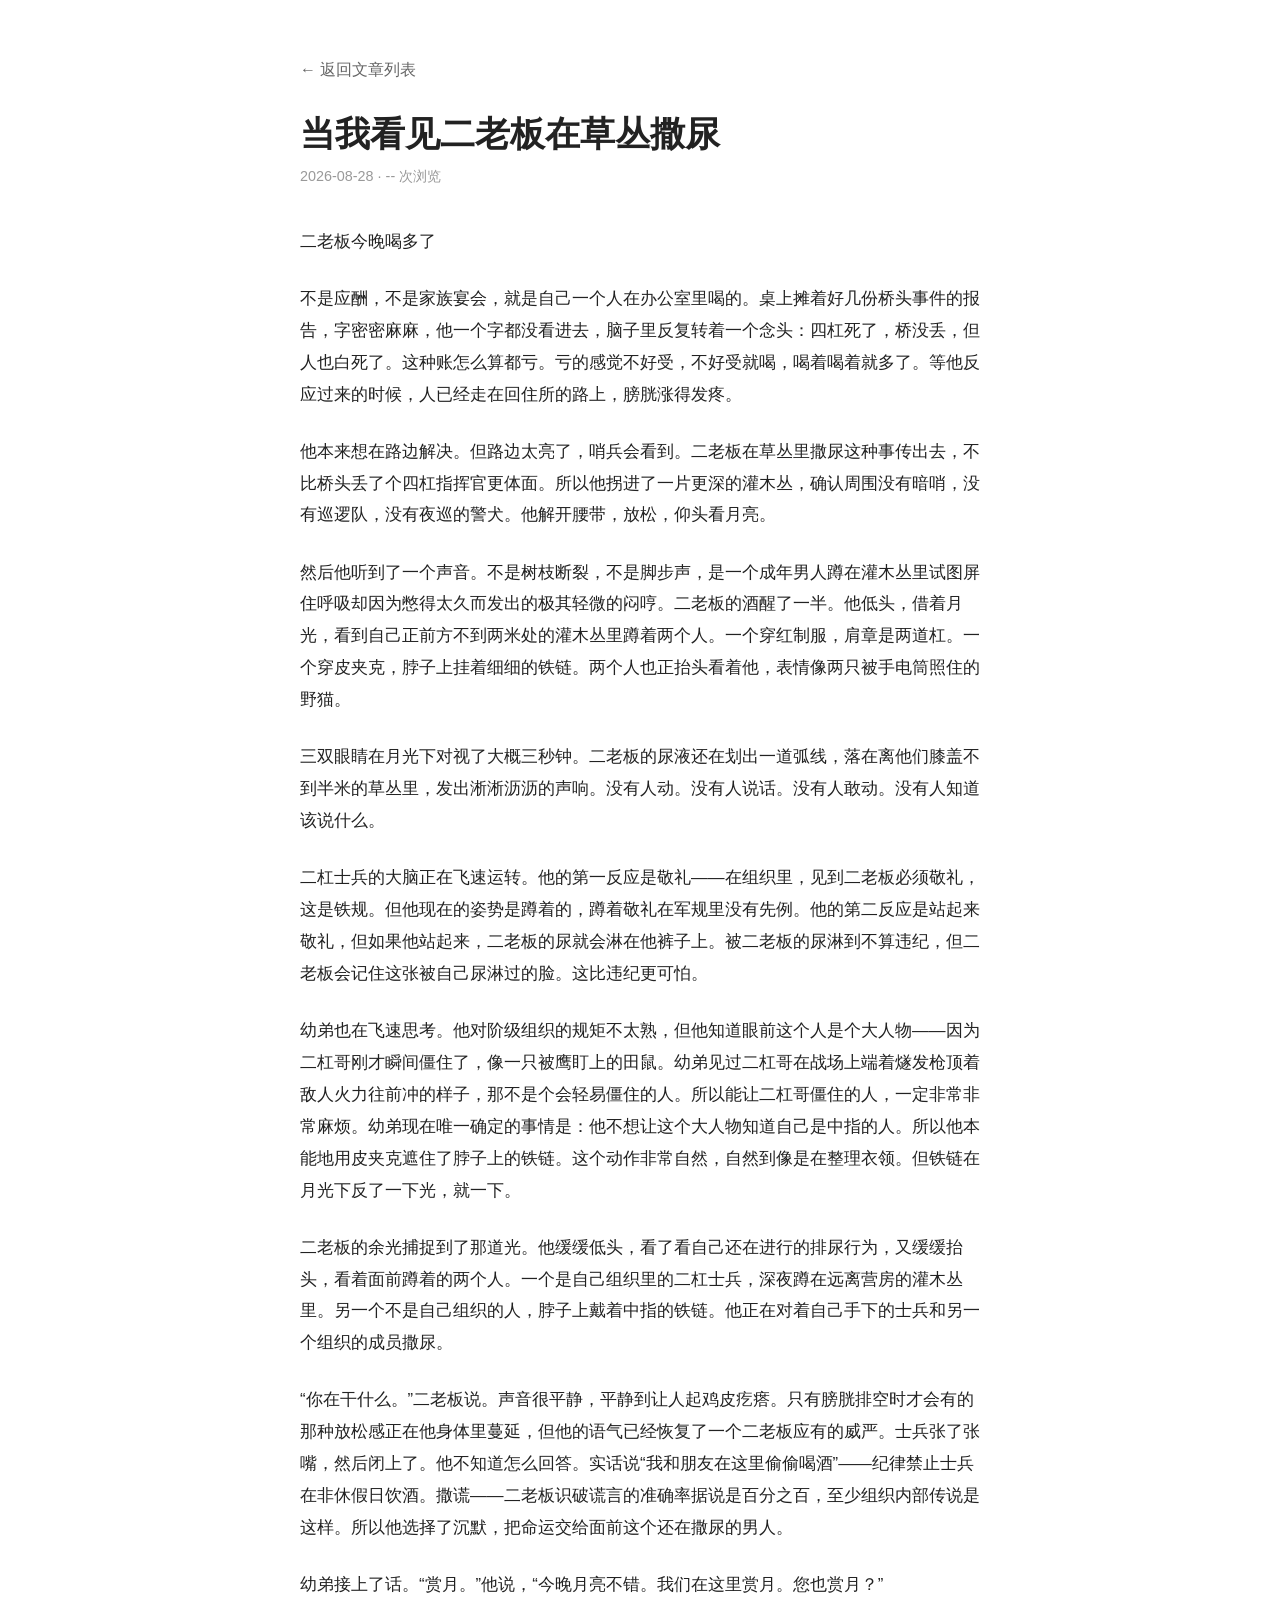
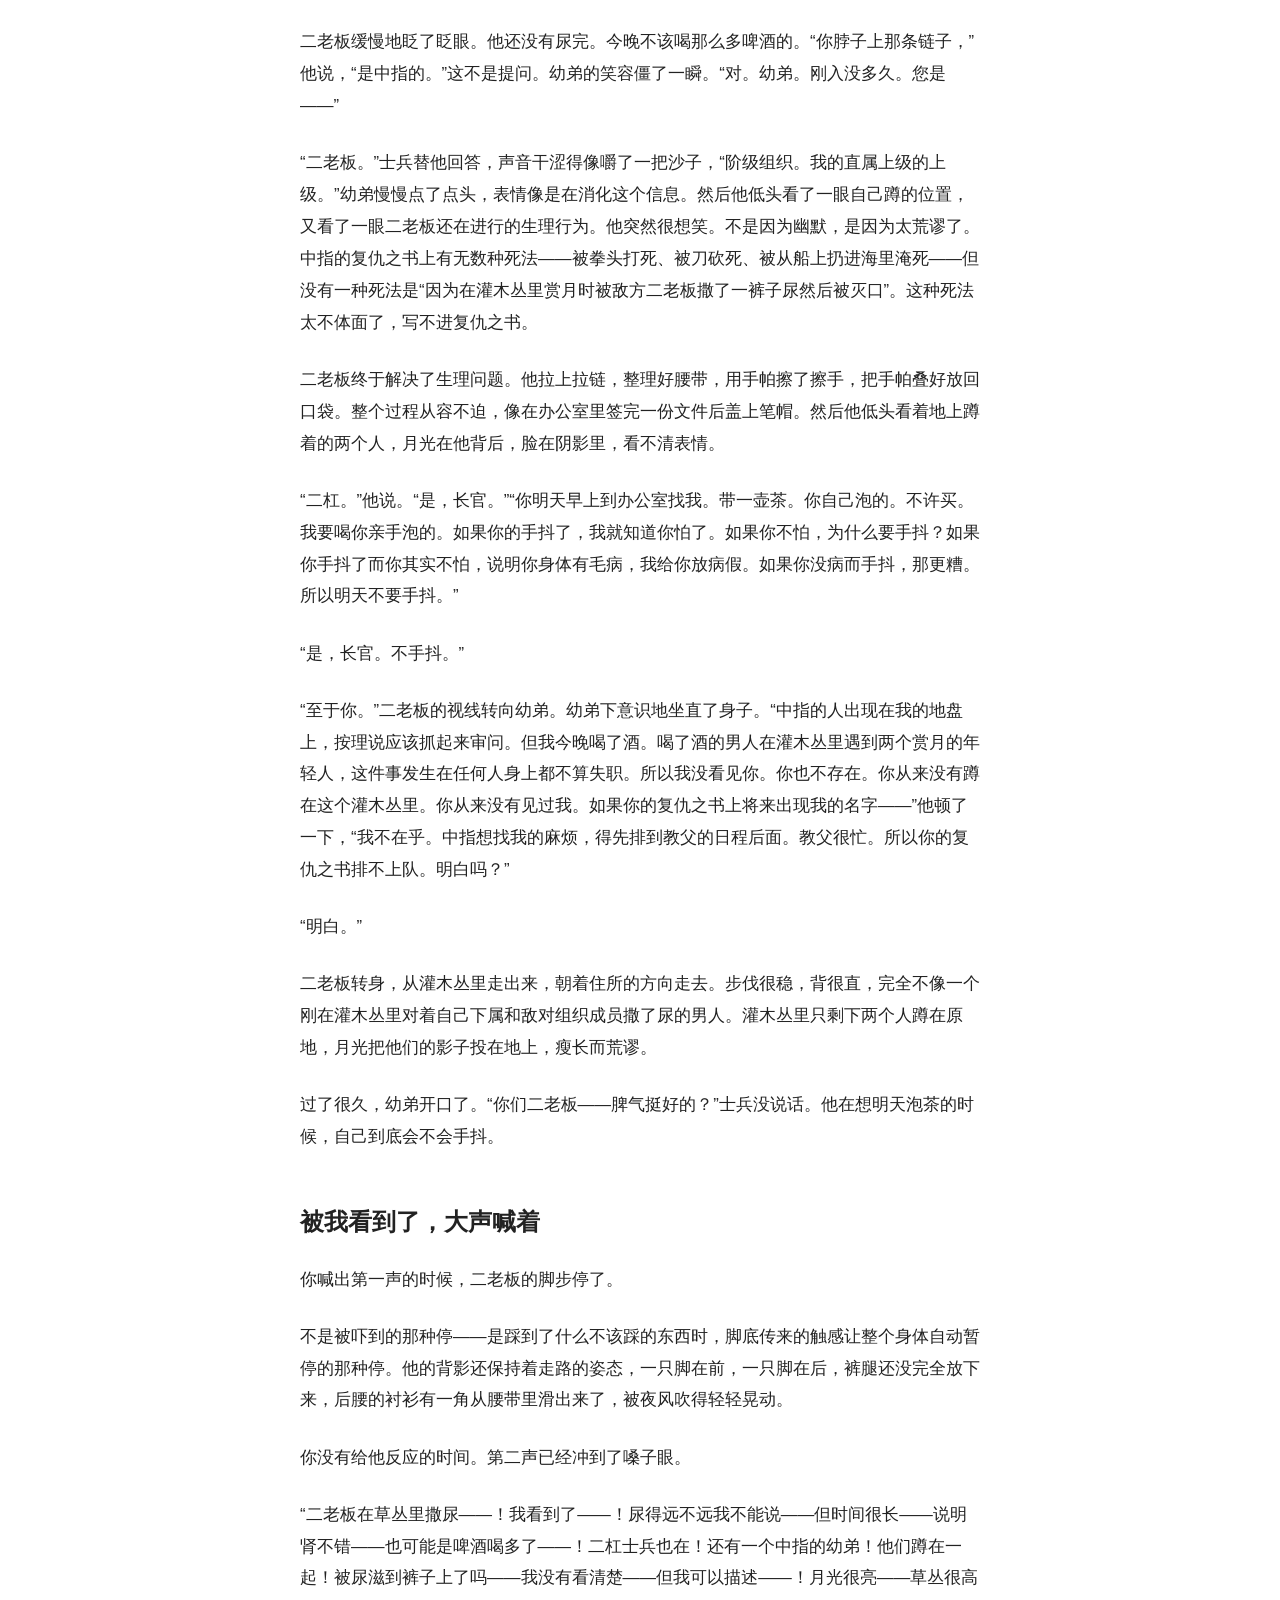
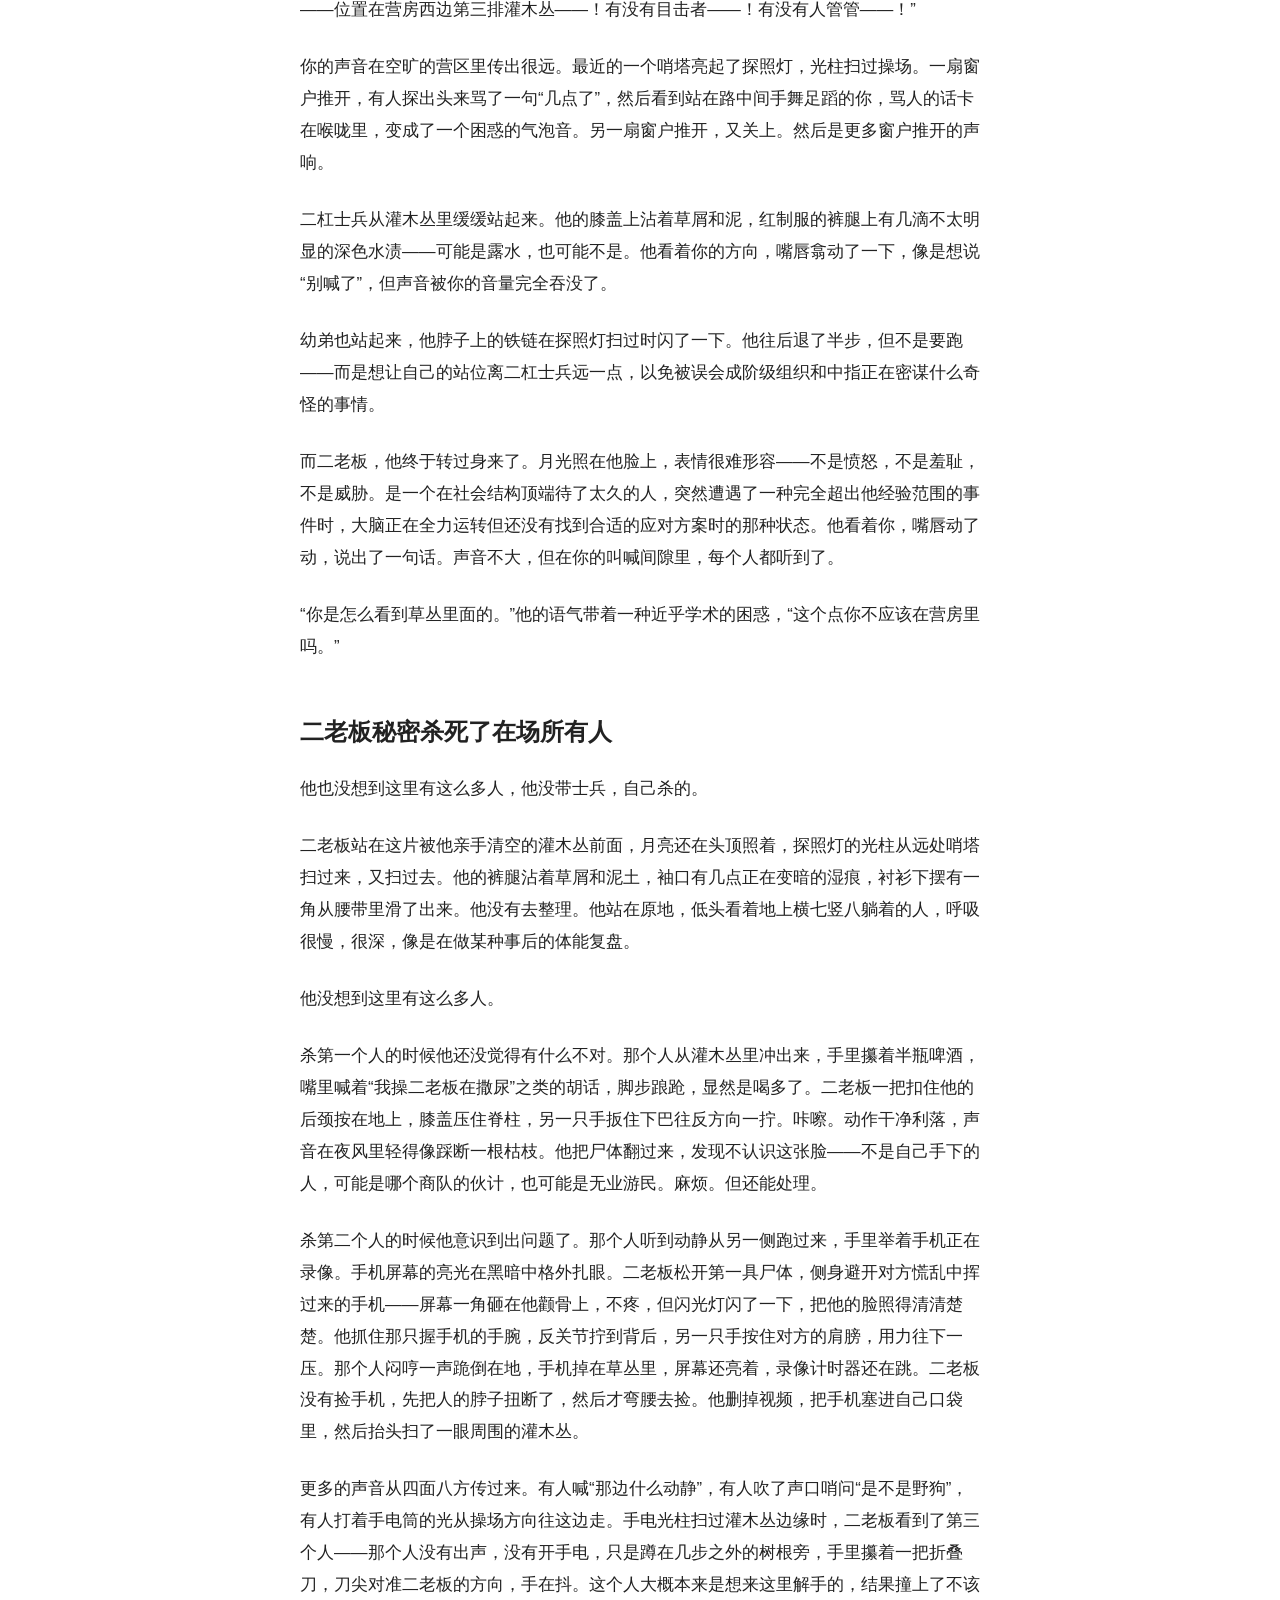
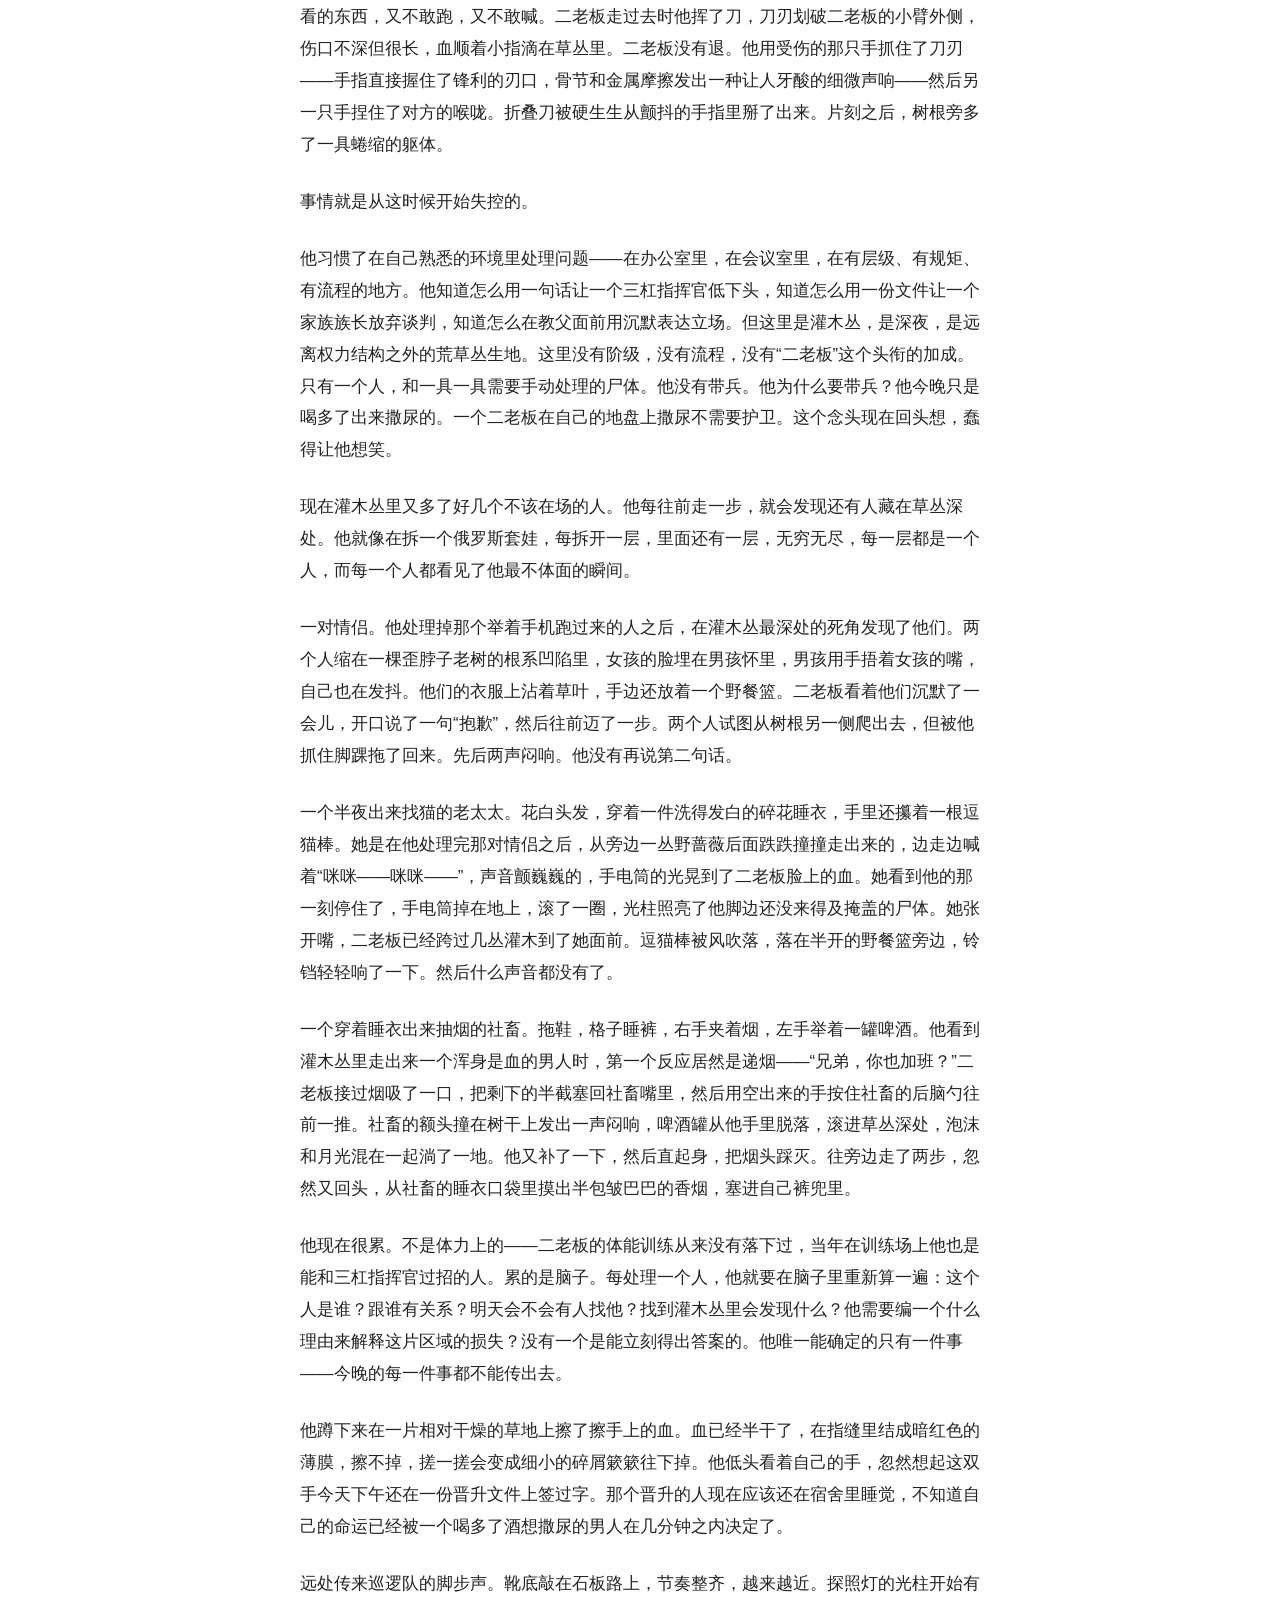
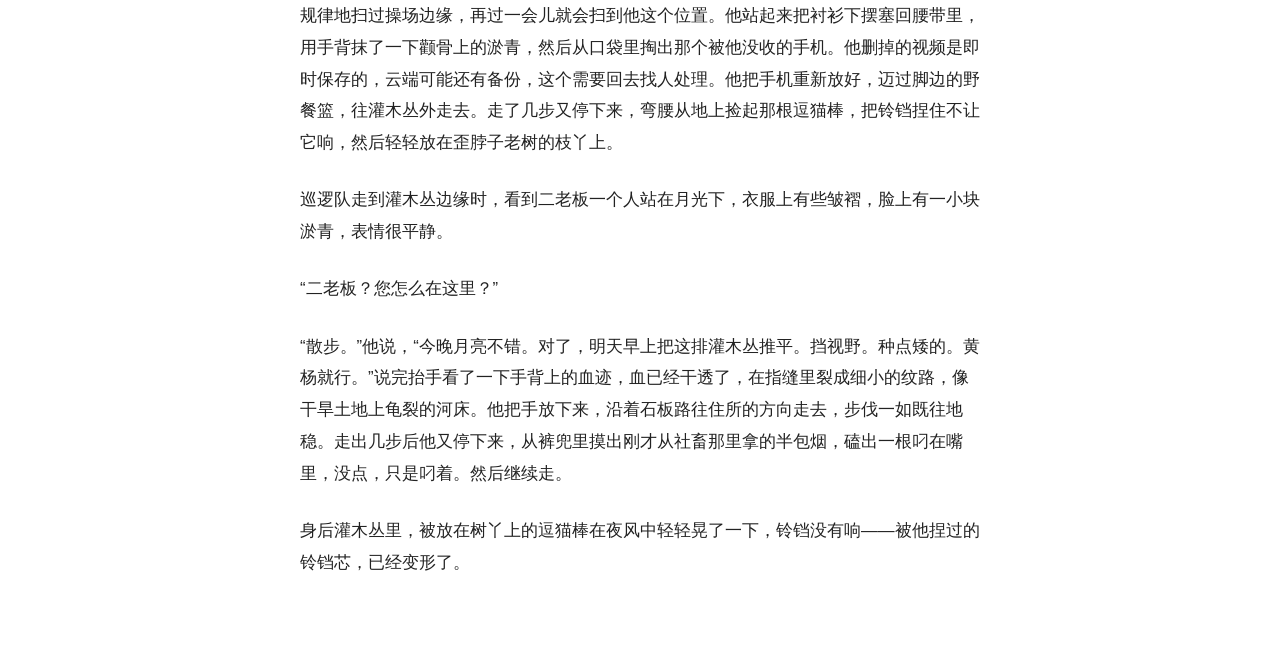
==== commit b831bee1: "Auto upload via script" ====
--- a/article-1.html
+++ b/article-1.html
@@ -4,59 +4,8 @@
     <meta charset="UTF-8">
     <meta name="viewport" content="width=device-width, initial-scale=1.0">
     <title>我的第一篇游戏开发日志 - ST</title>
-    <style>
-        body {
-            font-family: -apple-system, BlinkMacSystemFont, "Segoe UI", "PingFang SC", "Hiragino Sans GB", "Microsoft YaHei", sans-serif;
-            margin: 0;
-            padding: 60px 40px;
-            background-color: #ffffff;
-            color: #000000;
-        }
-        .container {
-            max-width: 680px;
-            margin: 0 auto;
-            text-align: left;
-        }
-        .back-link {
-            display: inline-block;
-            font-size: 1em;
-            color: #000;
-            text-decoration: none;
-            margin-bottom: 30px;
-            opacity: 0.6;
-        }
-        .back-link:hover {
-            opacity: 1;
-        }
-        h1 {
-            font-size: 2.2em;
-            font-weight: 700;
-            margin-bottom: 10px;
-            line-height: 1.3;
-        }
-        .article-meta {
-            font-size: 0.9em;
-            color: #999;
-            margin-bottom: 40px;
-        }
-        .article-content {
-            font-size: 1.05em;
-            line-height: 1.9;
-            color: #222;
-        }
-        .article-content p {
-            margin-bottom: 1.5em;
-        }
-        .article-content h2 {
-            font-size: 1.4em;
-            margin-top: 2em;
-            margin-bottom: 0.8em;
-        }
-        .article-content img {
-            max-width: 100%;
-            border-radius: 4px;
-        }
-    </style>
+<script src="theme.js"></script>
+<link rel="stylesheet" href="works.css">
 </head>
 <body>
     <div class="container">
@@ -121,17 +70,6 @@
             <!-- ============ 文章正文到这里结束 ============ -->
         </div>
     </div>
-
-    <script>
-        // 页面加载时自动增加浏览量并显示
-        fetch('https://api.countapi.xyz/hit/veeminl/article-1')
-            .then(res => res.json())
-            .then(data => {
-                document.getElementById('view-count').textContent = data.value;
-            })
-            .catch(() => {
-                document.getElementById('view-count').textContent = '0';
-            });
-    </script>
+    <script src="theme.js"></script>
 </body>
 </html>
--- a/works.css
+++ b/works.css
@@ -0,0 +1,118 @@
+:root {
+            --bg-color: #ffffff;
+            --text-color: #000000;
+            --heading-color: #222;
+            --meta-color: #999;
+            --content-color: #222;
+            --link-color: #000000;
+            --link-hover-color: #000000;
+            --selection-bg: #000000;
+            --selection-text: #ffffff;
+        }
+
+        /* ========== 深色模式变量 ========== */
+        body.dark-mode {
+            --bg-color: #1a1a1a;
+            --text-color: #e0e0e0;
+            --heading-color: #ffffff;
+            --meta-color: #aaa;
+            --content-color: #ddd;
+            --link-color: #e0e0e0;
+            --link-hover-color: #ffffff;
+            --selection-bg: #ffffff;
+            --selection-text: #000000;
+        }
+
+        /* ========== 全局样式 ========== */
+        * {
+            margin: 0;
+            padding: 0;
+            box-sizing: border-box;
+        }
+
+        body {
+            font-family: -apple-system, BlinkMacSystemFont, "Segoe UI", "PingFang SC", "Hiragino Sans GB", "Microsoft YaHei", sans-serif;
+            background-color: var(--bg-color);
+            color: var(--text-color);
+            transition: background-color 0.15s ease, color 0.15s ease;
+            padding: 60px 40px;
+        }
+
+        .container {
+            max-width: 680px;
+            margin: 0 auto;
+            text-align: left;
+        }
+
+        /* ========== 返回链接 ========== */
+        .back-link {
+            display: inline-block;
+            font-size: 1em;
+            color: var(--link-color);
+            text-decoration: none;
+            margin-bottom: 30px;
+            opacity: 0.6;
+            transition: color 0.15s ease, opacity 0.15s ease;
+        }
+        .back-link:hover {
+            opacity: 1;
+            color: var(--link-hover-color);
+        }
+
+        /* ========== 标题 ========== */
+        h1 {
+            font-size: 2.2em;
+            font-weight: 700;
+            margin-bottom: 10px;
+            line-height: 1.3;
+            color: var(--heading-color);
+        }
+
+        /* ========== 元信息 ========== */
+        .article-meta {
+            font-size: 0.9em;
+            color: var(--meta-color);
+            margin-bottom: 40px;
+        }
+
+        /* ========== 正文内容 ========== */
+        .article-content {
+            font-size: 1.05em;
+            line-height: 1.9;
+            color: var(--content-color);
+        }
+        .article-content p {
+            margin-bottom: 1.5em;
+        }
+        .article-content h2 {
+            font-size: 1.4em;
+            margin-top: 2em;
+            margin-bottom: 0.8em;
+            color: var(--heading-color);
+        }
+        .article-content h3 {
+            font-size: 1.2em;
+            margin-top: 1.5em;
+            margin-bottom: 0.8em;
+            color: var(--heading-color);
+        }
+        .article-content img {
+            max-width: 100%;
+            border-radius: 4px;
+        }
+        .article-content a {
+            color: var(--link-color);
+        }
+        .article-content a:hover {
+            color: var(--link-hover-color);
+        }
+
+        /* ========== 选中文本样式 ========== */
+        ::selection {
+            background: var(--selection-bg);
+            color: var(--selection-text);
+        }
+        ::-moz-selection {
+            background: var(--selection-bg);
+            color: var(--selection-text);
+        }
